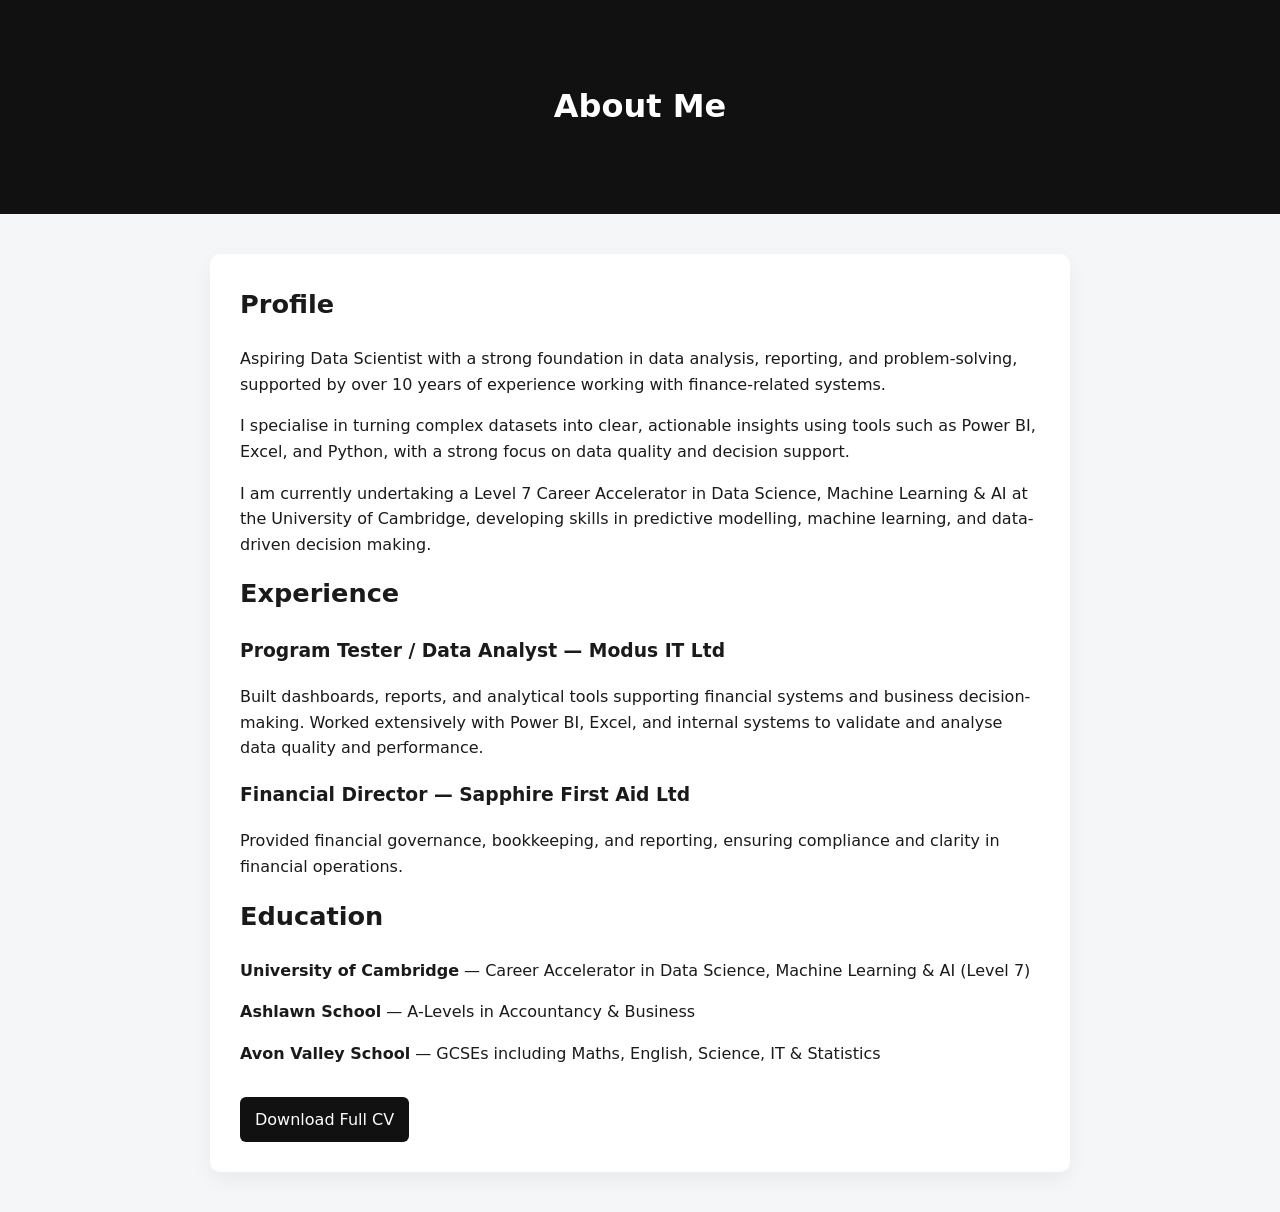
==== about.html @ babb3a5b "Update about.html with new profile and experience details" ====
<!DOCTYPE html>
<html lang="en">
<head>
    <meta charset="UTF-8">
    <title>About | Zech George</title>
    <link rel="stylesheet" href="style.css">
</head>

<body>

<header class="page-header">
    <h1>About Me</h1>
</header>

<section class="content">

    <h2>Profile</h2>
    <p>
        Aspiring Data Scientist with a strong foundation in data analysis, reporting, and problem-solving,
        supported by over 10 years of experience working with finance-related systems.
    </p>

    <p>
        I specialise in turning complex datasets into clear, actionable insights using tools such as Power BI,
        Excel, and Python, with a strong focus on data quality and decision support.
    </p>

    <p>
        I am currently undertaking a Level 7 Career Accelerator in Data Science, Machine Learning & AI at the
        University of Cambridge, developing skills in predictive modelling, machine learning, and data-driven decision making.
    </p>

    <h2>Experience</h2>

    <h3>Program Tester / Data Analyst — Modus IT Ltd</h3>
    <p>
        Built dashboards, reports, and analytical tools supporting financial systems and business decision-making.
        Worked extensively with Power BI, Excel, and internal systems to validate and analyse data quality and performance.
    </p>

    <h3>Financial Director — Sapphire First Aid Ltd</h3>
    <p>
        Provided financial governance, bookkeeping, and reporting, ensuring compliance and clarity in financial operations.
    </p>

    <h2>Education</h2>

    <p>
        <strong>University of Cambridge</strong> — Career Accelerator in Data Science, Machine Learning & AI (Level 7)
    </p>

    <p>
        <strong>Ashlawn School</strong> — A-Levels in Accountancy & Business
    </p>

    <p>
        <strong>Avon Valley School</strong> — GCSEs including Maths, English, Science, IT & Statistics
    </p>

    <div style="margin-top:30px;">
        <a href="Zech_George_CV.pdf" download class="btn">Download Full CV</a>
    </div>

</section>

</body>
</html>
---- style.css ----
body {
    font-family: system-ui, -apple-system, Segoe UI, Roboto, Arial, sans-serif;
    margin: 0;
    background: #f4f6f8;
    color: #1a1a1a;
    line-height: 1.6;
}

/* HERO */
.hero {
    background: linear-gradient(135deg, #111, #2a2a2a);
    color: white;
    padding: 100px 20px;
    text-align: center;
}

.hero h1 {
    margin: 0;
    font-size: 3.2rem;
    letter-spacing: -1px;
}

.hero p {
    margin-top: 10px;
    font-size: 1.2rem;
    opacity: 0.85;
}

/* LINKS */
.links {
    margin-top: 25px;
}

.links a {
    color: white;
    margin: 0 12px;
    text-decoration: none;
    font-weight: 500;
    opacity: 0.9;
    transition: 0.2s;
}

.links a:hover {
    opacity: 1;
    text-decoration: underline;
}

/* SECTIONS */
section {
    max-width: 850px;
    margin: 50px auto;
    background: white;
    padding: 35px;
    border-radius: 14px;
    box-shadow: 0 8px 20px rgba(0,0,0,0.05);
}

/* HEADINGS */
h2 {
    margin-top: 0;
    font-size: 1.6rem;
}

/* PROJECT CARD */
.card {
    border-left: 4px solid #111;
    padding: 15px 20px;
    margin-top: 15px;
    background: #fafafa;
    border-radius: 8px;
}

/* FOOTER */
footer {
    text-align: center;
    padding: 40px;
    color: #666;
    font-size: 0.9rem;
}
.card h4 {
    margin-bottom: 5px;
    margin-top: 15px;
    font-size: 0.95rem;
}

.card ul {
    margin-top: 5px;
    padding-left: 20px;
}

.card a {
    display: inline-block;
    margin-top: 10px;
    color: #111;
    font-weight: bold;
    text-decoration: none;
}

.card a:hover {
    text-decoration: underline;
}

.page-header {
    text-align: center;
    padding: 60px 20px;
    background: #111;
    color: white;
}

.projects-grid {
    max-width: 900px;
    margin: 40px auto;
    display: grid;
    gap: 20px;
}

.card img {
    width: 100%;
    border-radius: 8px;
    margin-top: 10px;
}

.content {
    max-width: 800px;
    margin: 40px auto;
    background: white;
    padding: 30px;
    border-radius: 10px;
}

.btn {
    display: inline-block;
    padding: 10px 15px;
    background: #111;
    color: white;
    text-decoration: none;
    border-radius: 6px;
}


.nav {
    display: flex;
    justify-content: center;
    gap: 20px;
    padding: 15px;
    background: #fff;
    border-bottom: 1px solid #eee;
    position: sticky;
    top: 0;
}

.nav a {
    text-decoration: none;
    color: #111;
    font-weight: 500;
}

.nav a:hover {
    text-decoration: underline;
}
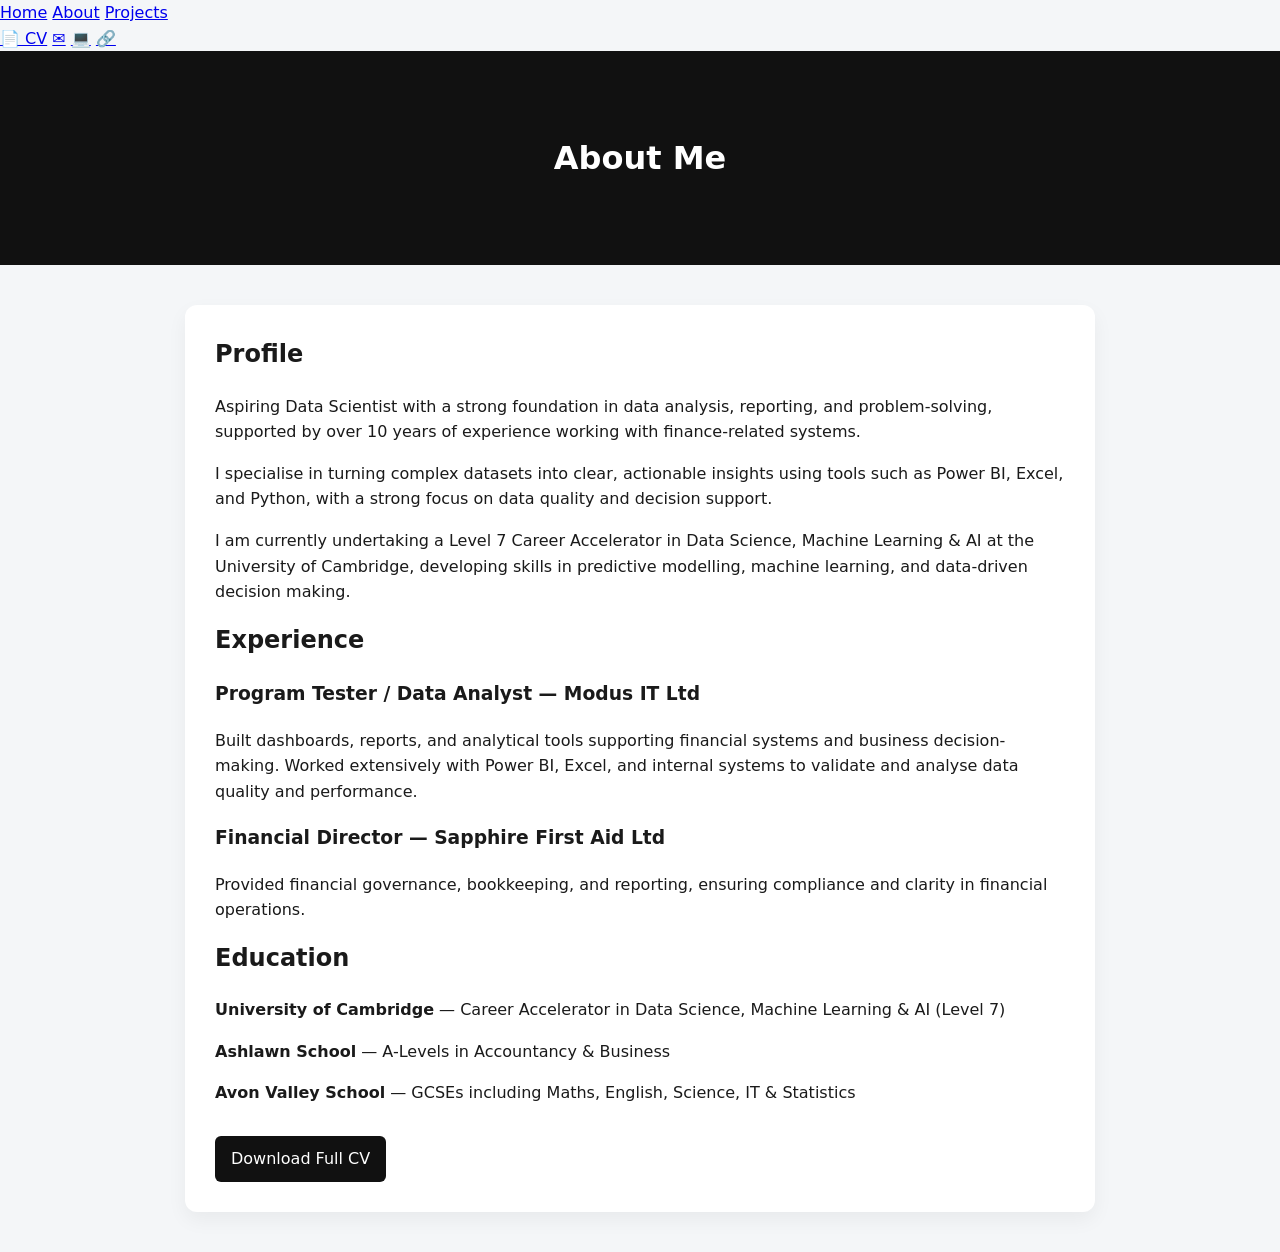
==== commit 99d57cda: "Add navigation bar to about.html Added a navigation bar with links to Home, About, Projects, CV, Ema" ====
--- a/about.html
+++ b/about.html
@@ -7,6 +7,22 @@
 </head>
 
 <body>
+    <nav class="top-nav">
+
+    <div class="nav-left">
+        <a href="index.html">Home</a>
+        <a href="about.html">About</a>
+        <a href="projects.html">Projects</a>
+    </div>
+
+    <div class="nav-right">
+        <a href="Zech_George_CV.pdf" download title="Download CV">📄 CV</a>
+        <a href="mailto:zech.vincent@gmail.com" title="Email">✉</a>
+        <a href="https://github.com/zechgeorge" target="_blank" title="GitHub">💻</a>
+        <a href="https://www.linkedin.com/in/zech-george/" target="_blank" title="LinkedIn">🔗</a>
+    </div>
+
+</nav>
 
 <header class="page-header">
     <h1>About Me</h1>
--- a/style.css
+++ b/style.css
@@ -21,9 +21,16 @@
 }
 
 .hero p {
-    margin-top: 10px;
-    font-size: 1.2rem;
-    opacity: 0.85;
+    margin: 10px 0;
+}
+
+.tagline {
+    font-size: 1.4rem;
+    font-weight: 600;
+}
+
+.subtag {
+    opacity: 0.8;
 }
 
 /* LINKS */
@@ -47,7 +54,7 @@
 
 /* SECTIONS */
 section {
-    max-width: 850px;
+    max-width: 900px;
     margin: 50px auto;
     background: white;
     padding: 35px;
@@ -55,37 +62,21 @@
     box-shadow: 0 8px 20px rgba(0,0,0,0.05);
 }
 
-/* HEADINGS */
 h2 {
     margin-top: 0;
-    font-size: 1.6rem;
 }
 
-/* PROJECT CARD */
+/* CARD */
 .card {
     border-left: 4px solid #111;
-    padding: 15px 20px;
+    padding: 20px;
     margin-top: 15px;
     background: #fafafa;
-    border-radius: 8px;
+    border-radius: 10px;
 }
 
-/* FOOTER */
-footer {
-    text-align: center;
-    padding: 40px;
-    color: #666;
-    font-size: 0.9rem;
-}
-.card h4 {
-    margin-bottom: 5px;
-    margin-top: 15px;
-    font-size: 0.95rem;
-}
-
-.card ul {
-    margin-top: 5px;
-    padding-left: 20px;
+.card h3 {
+    margin-top: 0;
 }
 
 .card a {
@@ -100,6 +91,14 @@
     text-decoration: underline;
 }
 
+/* IMAGES */
+.card img {
+    width: 100%;
+    border-radius: 8px;
+    margin-top: 10px;
+}
+
+/* PAGE HEADER */
 .page-header {
     text-align: center;
     padding: 60px 20px;
@@ -107,6 +106,16 @@
     color: white;
 }
 
+/* CONTENT */
+.content {
+    max-width: 850px;
+    margin: 40px auto;
+    background: white;
+    padding: 30px;
+    border-radius: 12px;
+}
+
+/* PROJECT GRID */
 .projects-grid {
     max-width: 900px;
     margin: 40px auto;
@@ -114,47 +123,20 @@
     gap: 20px;
 }
 
-.card img {
-    width: 100%;
-    border-radius: 8px;
-    margin-top: 10px;
-}
-
-.content {
-    max-width: 800px;
-    margin: 40px auto;
-    background: white;
-    padding: 30px;
-    border-radius: 10px;
-}
-
+/* BUTTON */
 .btn {
     display: inline-block;
-    padding: 10px 15px;
+    padding: 10px 16px;
     background: #111;
     color: white;
     text-decoration: none;
     border-radius: 6px;
 }
 
-
-.nav {
-    display: flex;
-    justify-content: center;
-    gap: 20px;
-    padding: 15px;
-    background: #fff;
-    border-bottom: 1px solid #eee;
-    position: sticky;
-    top: 0;
+/* FOOTER */
+footer {
+    text-align: center;
+    padding: 40px;
+    color: #666;
+    font-size: 0.9rem;
 }
-
-.nav a {
-    text-decoration: none;
-    color: #111;
-    font-weight: 500;
-}
-
-.nav a:hover {
-    text-decoration: underline;
-}
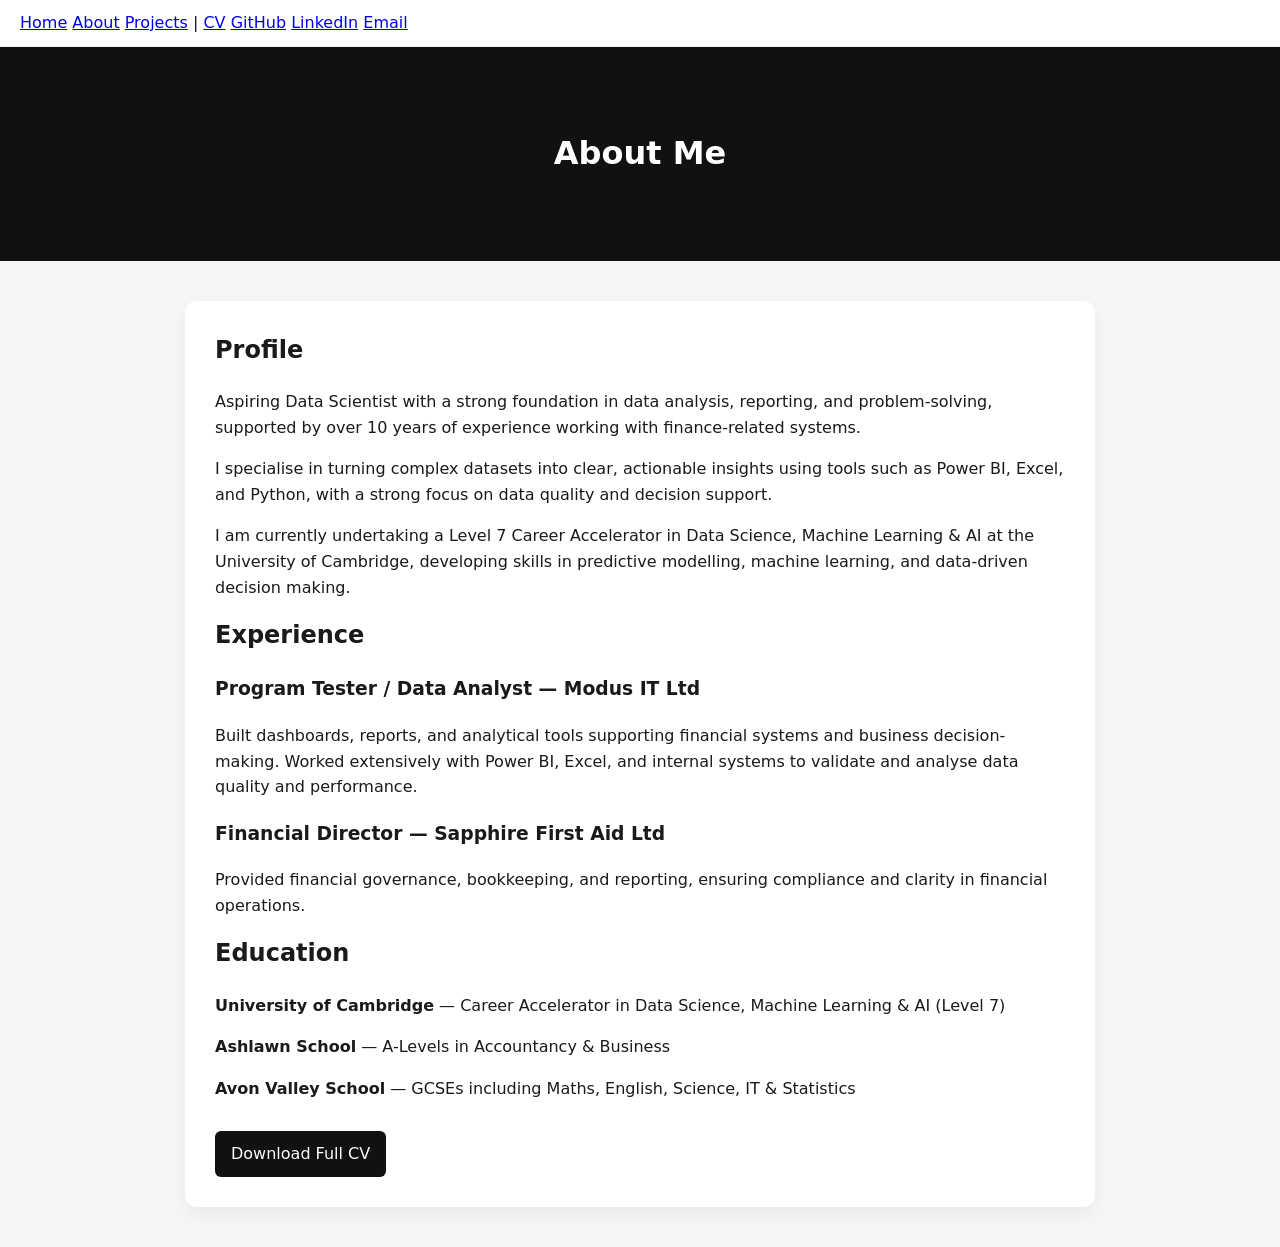
==== commit 7373840a: "Refactor navigation links in about.html" ====
--- a/about.html
+++ b/about.html
@@ -9,17 +9,17 @@
 <body>
     <nav class="top-nav">
 
-    <div class="nav-left">
+    <div class="nav-links">
         <a href="index.html">Home</a>
         <a href="about.html">About</a>
         <a href="projects.html">Projects</a>
-    </div>
 
-    <div class="nav-right">
-        <a href="Zech_George_CV.pdf" download title="Download CV">📄 CV</a>
-        <a href="mailto:zech.vincent@gmail.com" title="Email">✉</a>
-        <a href="https://github.com/zechgeorge" target="_blank" title="GitHub">💻</a>
-        <a href="https://www.linkedin.com/in/zech-george/" target="_blank" title="LinkedIn">🔗</a>
+        <span class="divider">|</span>
+
+        <a href="Zech_George_CV.pdf" download>CV</a>
+        <a href="https://github.com/zechgeorge" target="_blank">GitHub</a>
+        <a href="https://www.linkedin.com/in/zech-george/" target="_blank">LinkedIn</a>
+        <a href="mailto:zech.vincent@gmail.com">Email</a>
     </div>
 
 </nav>
--- a/style.css
+++ b/style.css
@@ -140,3 +140,36 @@
     color: #666;
     font-size: 0.9rem;
 }
+
+.top-nav {
+    position: sticky;
+    top: 0;
+    z-index: 1000;
+
+    display: flex;
+    justify-content: space-between;
+    align-items: center;
+
+    padding: 10px 20px;
+    background: white;
+    border-bottom: 1px solid #eee;
+}
+
+.nav-left a,
+.nav-right a {
+    text-decoration: none;
+    color: #111;
+    font-weight: 500;
+    margin: 0 10px;
+    font-size: 0.95rem;
+}
+
+.nav-left a:hover,
+.nav-right a:hover {
+    text-decoration: underline;
+}
+
+/* make right side more compact */
+.nav-right a {
+    font-size: 1.1rem;
+}
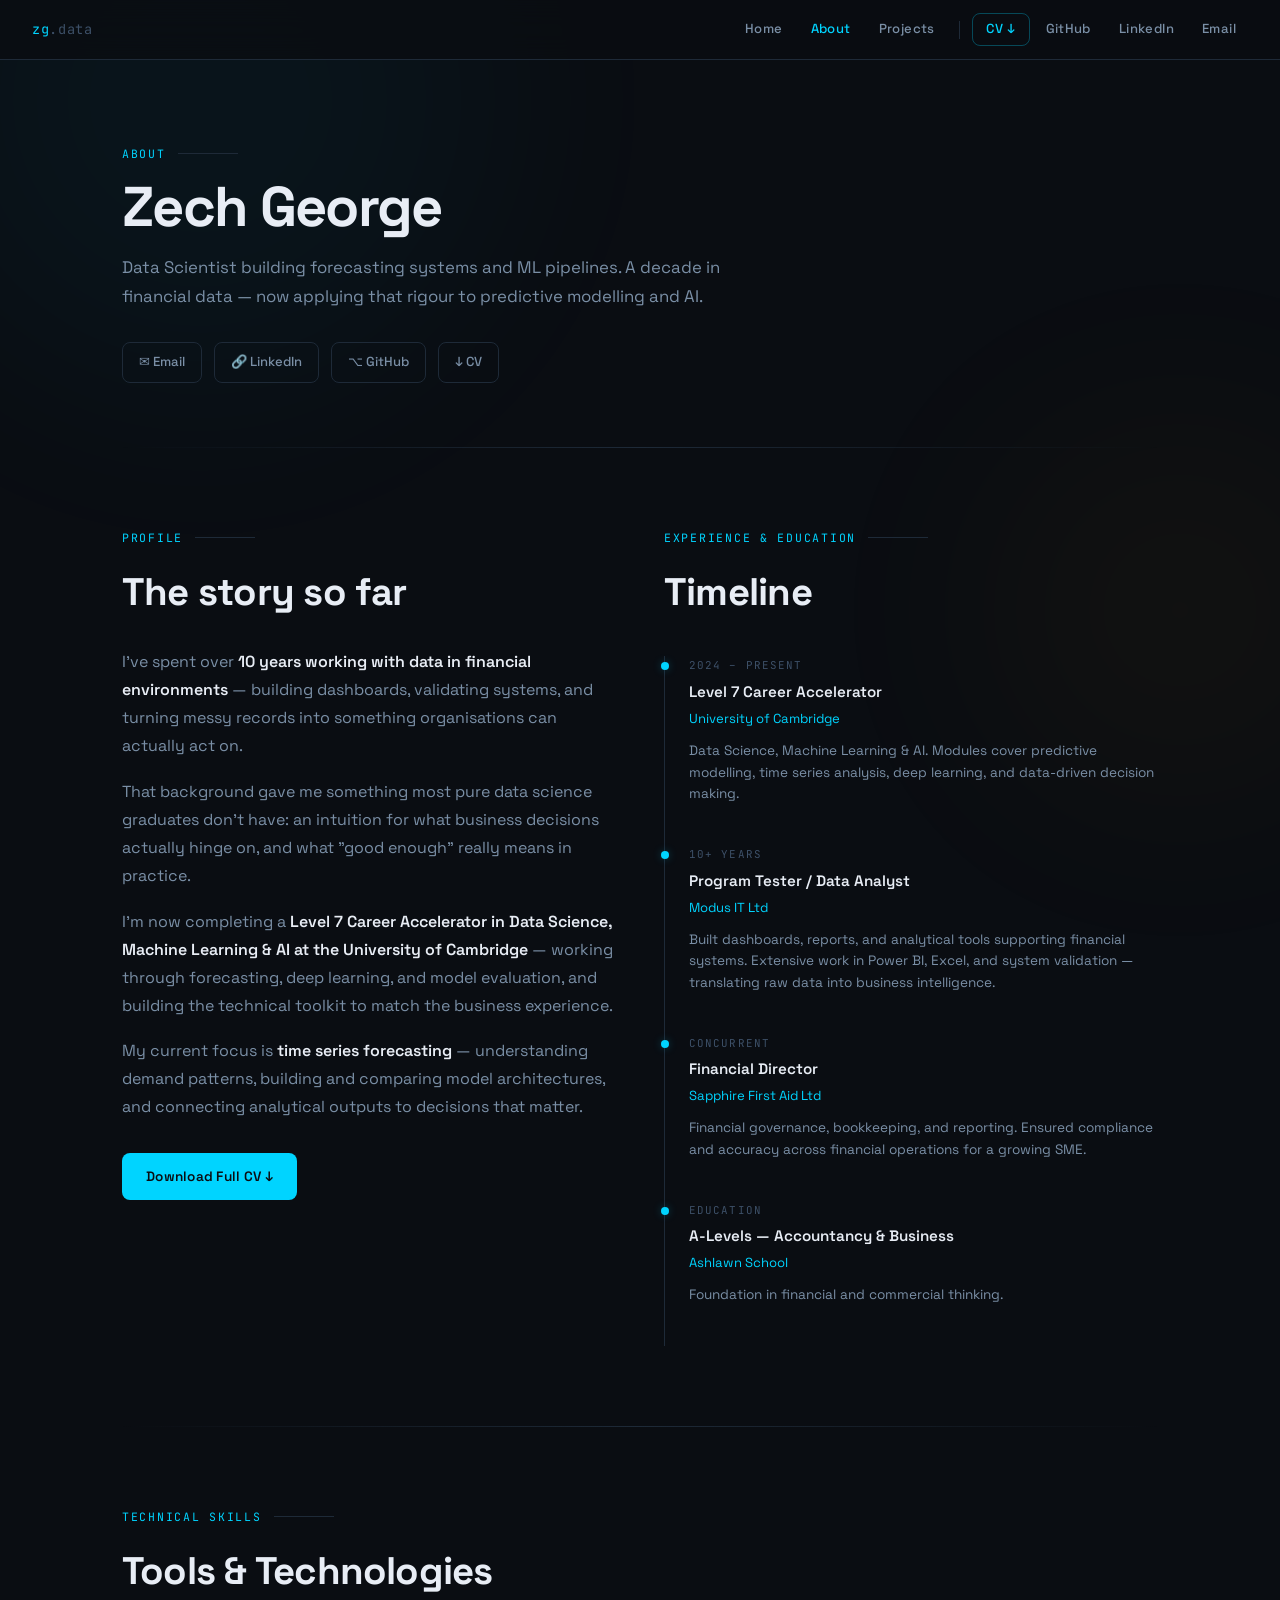
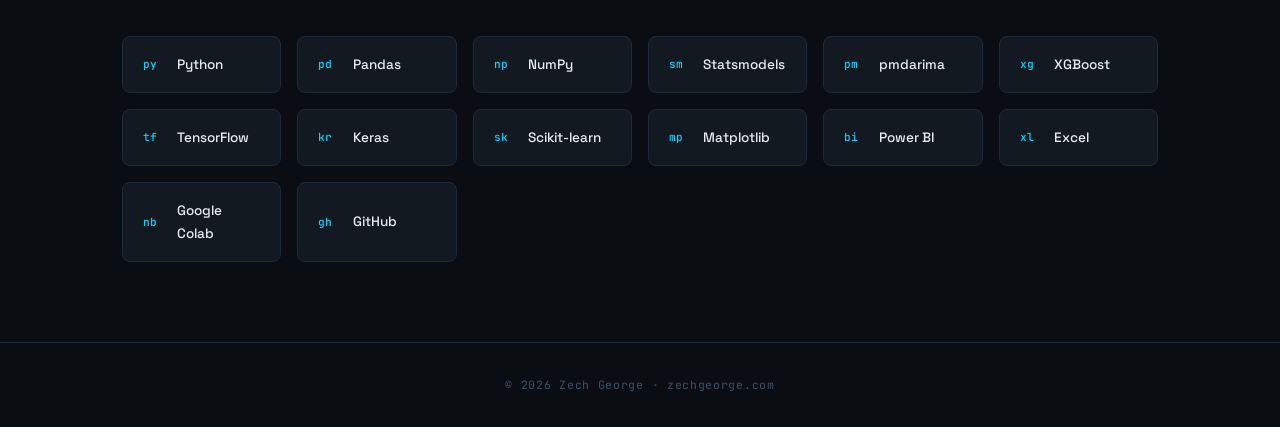
==== commit 52894d50: "Enhance about.html with meta tags and content" ====
--- a/about.html
+++ b/about.html
@@ -1,83 +1,157 @@
 <!DOCTYPE html>
 <html lang="en">
 <head>
-    <meta charset="UTF-8">
-    <title>About | Zech George</title>
-    <link rel="stylesheet" href="style.css">
+  <meta charset="UTF-8">
+  <meta name="viewport" content="width=device-width, initial-scale=1.0">
+  <title>About | Zech George</title>
+  <meta name="description" content="Data Scientist with 10+ years in financial systems. Cambridge Level 7 in Data Science, ML & AI.">
+  <link rel="stylesheet" href="style.css">
 </head>
+<body>
 
-<body>
-    <nav class="top-nav">
+  <div class="bg-glow bg-glow-1"></div>
+  <div class="bg-glow bg-glow-2"></div>
 
+  <nav class="top-nav">
+    <a href="index.html" class="nav-logo">zg<span>.data</span></a>
     <div class="nav-links">
-        <a href="index.html">Home</a>
-        <a href="about.html">About</a>
-        <a href="projects.html">Projects</a>
+      <a href="index.html">Home</a>
+      <a href="about.html" class="active">About</a>
+      <a href="projects.html">Projects</a>
+      <div class="nav-divider"></div>
+      <a href="Zech_George_CV.pdf" download class="nav-cta">CV ↓</a>
+      <a href="https://github.com/zechvincent-lab" target="_blank">GitHub</a>
+      <a href="https://www.linkedin.com/in/zech-george/" target="_blank">LinkedIn</a>
+      <a href="mailto:zech.vincent@gmail.com">Email</a>
+    </div>
+  </nav>
 
-        <span class="divider">|</span>
+  <div class="page-wrap" style="position:relative;z-index:1;">
 
-        <a href="Zech_George_CV.pdf" download>CV</a>
-        <a href="https://github.com/zechgeorge" target="_blank">GitHub</a>
-        <a href="https://www.linkedin.com/in/zech-george/" target="_blank">LinkedIn</a>
-        <a href="mailto:zech.vincent@gmail.com">Email</a>
+    <!-- Header -->
+    <div class="detail-header">
+      <div class="section-label">About</div>
+      <h1>Zech George</h1>
+      <p class="detail-sub">
+        Data Scientist building forecasting systems and ML pipelines. A decade in financial data — now applying that rigour to predictive modelling and AI.
+      </p>
+      <div class="social-row">
+        <a href="mailto:zech.vincent@gmail.com" class="social-link">✉ Email</a>
+        <a href="https://www.linkedin.com/in/zech-george/" target="_blank" class="social-link">🔗 LinkedIn</a>
+        <a href="https://github.com/zechvincent-lab" target="_blank" class="social-link">⌥ GitHub</a>
+        <a href="Zech_George_CV.pdf" download class="social-link">↓ CV</a>
+      </div>
     </div>
 
-</nav>
+    <div class="divider"></div>
 
-<header class="page-header">
-    <h1>About Me</h1>
-</header>
+    <!-- Bio + Timeline -->
+    <section>
+      <div class="about-grid">
 
-<section class="content">
+        <div class="bio-block">
+          <div class="section-label">Profile</div>
+          <h2 class="section-title" style="margin-bottom:1.5rem;">The story so far</h2>
 
-    <h2>Profile</h2>
-    <p>
-        Aspiring Data Scientist with a strong foundation in data analysis, reporting, and problem-solving,
-        supported by over 10 years of experience working with finance-related systems.
-    </p>
+          <p>
+            I've spent over <strong>10 years working with data in financial environments</strong> — building dashboards, validating systems, and turning messy records into something organisations can actually act on.
+          </p>
+          <p>
+            That background gave me something most pure data science graduates don't have: an intuition for what business decisions actually hinge on, and what "good enough" really means in practice.
+          </p>
+          <p>
+            I'm now completing a <strong>Level 7 Career Accelerator in Data Science, Machine Learning & AI at the University of Cambridge</strong> — working through forecasting, deep learning, and model evaluation, and building the technical toolkit to match the business experience.
+          </p>
+          <p>
+            My current focus is <strong>time series forecasting</strong> — understanding demand patterns, building and comparing model architectures, and connecting analytical outputs to decisions that matter.
+          </p>
 
-    <p>
-        I specialise in turning complex datasets into clear, actionable insights using tools such as Power BI,
-        Excel, and Python, with a strong focus on data quality and decision support.
-    </p>
+          <div style="margin-top:2rem;">
+            <a href="Zech_George_CV.pdf" download class="btn-primary">Download Full CV ↓</a>
+          </div>
+        </div>
 
-    <p>
-        I am currently undertaking a Level 7 Career Accelerator in Data Science, Machine Learning & AI at the
-        University of Cambridge, developing skills in predictive modelling, machine learning, and data-driven decision making.
-    </p>
+        <div>
+          <div class="section-label">Experience & Education</div>
+          <h2 class="section-title" style="margin-bottom:2rem;">Timeline</h2>
 
-    <h2>Experience</h2>
+          <div class="timeline">
 
-    <h3>Program Tester / Data Analyst — Modus IT Ltd</h3>
-    <p>
-        Built dashboards, reports, and analytical tools supporting financial systems and business decision-making.
-        Worked extensively with Power BI, Excel, and internal systems to validate and analyse data quality and performance.
-    </p>
+            <div class="timeline-item">
+              <div class="timeline-line"></div>
+              <div class="timeline-content">
+                <div class="timeline-year">2024 – Present</div>
+                <div class="timeline-role">Level 7 Career Accelerator</div>
+                <div class="timeline-org">University of Cambridge</div>
+                <div class="timeline-desc">Data Science, Machine Learning & AI. Modules cover predictive modelling, time series analysis, deep learning, and data-driven decision making.</div>
+              </div>
+            </div>
 
-    <h3>Financial Director — Sapphire First Aid Ltd</h3>
-    <p>
-        Provided financial governance, bookkeeping, and reporting, ensuring compliance and clarity in financial operations.
-    </p>
+            <div class="timeline-item">
+              <div class="timeline-line"></div>
+              <div class="timeline-content">
+                <div class="timeline-year">10+ years</div>
+                <div class="timeline-role">Program Tester / Data Analyst</div>
+                <div class="timeline-org">Modus IT Ltd</div>
+                <div class="timeline-desc">Built dashboards, reports, and analytical tools supporting financial systems. Extensive work in Power BI, Excel, and system validation — translating raw data into business intelligence.</div>
+              </div>
+            </div>
 
-    <h2>Education</h2>
+            <div class="timeline-item">
+              <div class="timeline-line"></div>
+              <div class="timeline-content">
+                <div class="timeline-year">Concurrent</div>
+                <div class="timeline-role">Financial Director</div>
+                <div class="timeline-org">Sapphire First Aid Ltd</div>
+                <div class="timeline-desc">Financial governance, bookkeeping, and reporting. Ensured compliance and accuracy across financial operations for a growing SME.</div>
+              </div>
+            </div>
 
-    <p>
-        <strong>University of Cambridge</strong> — Career Accelerator in Data Science, Machine Learning & AI (Level 7)
-    </p>
+            <div class="timeline-item">
+              <div class="timeline-line"></div>
+              <div class="timeline-content">
+                <div class="timeline-year">Education</div>
+                <div class="timeline-role">A-Levels — Accountancy & Business</div>
+                <div class="timeline-org">Ashlawn School</div>
+                <div class="timeline-desc">Foundation in financial and commercial thinking.</div>
+              </div>
+            </div>
 
-    <p>
-        <strong>Ashlawn School</strong> — A-Levels in Accountancy & Business
-    </p>
+          </div>
+        </div>
 
-    <p>
-        <strong>Avon Valley School</strong> — GCSEs including Maths, English, Science, IT & Statistics
-    </p>
+      </div>
+    </section>
 
-    <div style="margin-top:30px;">
-        <a href="Zech_George_CV.pdf" download class="btn">Download Full CV</a>
-    </div>
+    <div class="divider"></div>
 
-</section>
+    <!-- Skills -->
+    <section>
+      <div class="section-label">Technical Skills</div>
+      <h2 class="section-title" style="margin-bottom:2rem;">Tools & Technologies</h2>
+      <div class="tools-grid">
+        <div class="tool-item"><span class="tool-icon">py</span> Python</div>
+        <div class="tool-item"><span class="tool-icon">pd</span> Pandas</div>
+        <div class="tool-item"><span class="tool-icon">np</span> NumPy</div>
+        <div class="tool-item"><span class="tool-icon">sm</span> Statsmodels</div>
+        <div class="tool-item"><span class="tool-icon">pm</span> pmdarima</div>
+        <div class="tool-item"><span class="tool-icon">xg</span> XGBoost</div>
+        <div class="tool-item"><span class="tool-icon">tf</span> TensorFlow</div>
+        <div class="tool-item"><span class="tool-icon">kr</span> Keras</div>
+        <div class="tool-item"><span class="tool-icon">sk</span> Scikit-learn</div>
+        <div class="tool-item"><span class="tool-icon">mp</span> Matplotlib</div>
+        <div class="tool-item"><span class="tool-icon">bi</span> Power BI</div>
+        <div class="tool-item"><span class="tool-icon">xl</span> Excel</div>
+        <div class="tool-item"><span class="tool-icon">nb</span> Google Colab</div>
+        <div class="tool-item"><span class="tool-icon">gh</span> GitHub</div>
+      </div>
+    </section>
+
+  </div>
+
+  <footer>
+    <p>© 2026 <a href="index.html">Zech George</a> · zechgeorge.com</p>
+  </footer>
 
 </body>
 </html>
--- a/style.css
+++ b/style.css
@@ -1,175 +1,687 @@
+/* ============================================================
+   ZECH GEORGE — PORTFOLIO
+   Palette: deep obsidian bg, electric cyan accent, warm amber
+   secondary, cool slate text
+   ============================================================ */
+
+@import url('https://fonts.googleapis.com/css2?family=Space+Grotesk:wght@300;400;500;600;700&family=JetBrains+Mono:wght@300;400;500&display=swap');
+
+/* ── Tokens ─────────────────────────────────────────────── */
+:root {
+  --bg:           #0a0d12;
+  --bg-elevated:  #0f141c;
+  --bg-card:      #131920;
+  --bg-card-hover:#17202b;
+  --border:       #1e2a38;
+  --border-light: #253345;
+
+  --cyan:         #00d4ff;
+  --cyan-dim:     rgba(0, 212, 255, 0.12);
+  --cyan-glow:    rgba(0, 212, 255, 0.25);
+  --amber:        #f0a500;
+  --amber-dim:    rgba(240, 165, 0, 0.12);
+
+  --text-primary:   #e8edf5;
+  --text-secondary: #7a8fa6;
+  --text-muted:     #3d5068;
+
+  --font-display: 'Space Grotesk', sans-serif;
+  --font-mono:    'JetBrains Mono', monospace;
+
+  --radius:    8px;
+  --radius-lg: 16px;
+  --transition: 0.2s ease;
+}
+
+/* ── Reset ───────────────────────────────────────────────── */
+*, *::before, *::after { box-sizing: border-box; margin: 0; padding: 0; }
+
+html { scroll-behavior: smooth; }
+
 body {
-    font-family: system-ui, -apple-system, Segoe UI, Roboto, Arial, sans-serif;
-    margin: 0;
-    background: #f4f6f8;
-    color: #1a1a1a;
-    line-height: 1.6;
-}
-
-/* HERO */
+  background: var(--bg);
+  color: var(--text-primary);
+  font-family: var(--font-display);
+  font-size: 16px;
+  line-height: 1.7;
+  min-height: 100vh;
+  -webkit-font-smoothing: antialiased;
+}
+
+/* ── Nav ─────────────────────────────────────────────────── */
+.top-nav {
+  position: fixed;
+  top: 0; left: 0; right: 0;
+  z-index: 100;
+  background: rgba(10, 13, 18, 0.85);
+  backdrop-filter: blur(14px);
+  border-bottom: 1px solid var(--border);
+  padding: 0 2rem;
+  height: 60px;
+  display: flex;
+  align-items: center;
+  justify-content: space-between;
+}
+
+.nav-logo {
+  font-family: var(--font-mono);
+  font-size: 0.85rem;
+  color: var(--cyan);
+  text-decoration: none;
+  letter-spacing: 0.05em;
+}
+.nav-logo span { color: var(--text-muted); }
+
+.nav-links {
+  display: flex;
+  align-items: center;
+  gap: 0.25rem;
+}
+
+.nav-links a {
+  color: var(--text-secondary);
+  text-decoration: none;
+  font-size: 0.82rem;
+  font-weight: 500;
+  padding: 0.35rem 0.75rem;
+  border-radius: var(--radius);
+  transition: color var(--transition), background var(--transition);
+  letter-spacing: 0.03em;
+}
+.nav-links a:hover { color: var(--text-primary); background: var(--bg-card); }
+.nav-links a.active { color: var(--cyan); }
+
+.nav-divider {
+  width: 1px;
+  height: 18px;
+  background: var(--border);
+  margin: 0 0.5rem;
+}
+
+.nav-links a.nav-cta {
+  color: var(--cyan);
+  border: 1px solid rgba(0,212,255,0.3);
+  padding: 0.3rem 0.85rem;
+}
+.nav-links a.nav-cta:hover {
+  background: var(--cyan-dim);
+  color: var(--cyan);
+}
+
+/* ── Layout ──────────────────────────────────────────────── */
+.page-wrap {
+  max-width: 1100px;
+  margin: 0 auto;
+  padding: 0 2rem;
+}
+
+/* ── Hero ────────────────────────────────────────────────── */
 .hero {
-    background: linear-gradient(135deg, #111, #2a2a2a);
-    color: white;
-    padding: 100px 20px;
-    text-align: center;
+  min-height: 100vh;
+  display: flex;
+  flex-direction: column;
+  justify-content: center;
+  padding: 8rem 2rem 5rem;
+  max-width: 1100px;
+  margin: 0 auto;
+  position: relative;
+}
+
+.hero-eyebrow {
+  font-family: var(--font-mono);
+  font-size: 0.78rem;
+  color: var(--cyan);
+  letter-spacing: 0.15em;
+  text-transform: uppercase;
+  margin-bottom: 1.5rem;
+  display: flex;
+  align-items: center;
+  gap: 0.75rem;
+}
+.hero-eyebrow::before {
+  content: '';
+  display: inline-block;
+  width: 32px;
+  height: 1px;
+  background: var(--cyan);
 }
 
 .hero h1 {
-    margin: 0;
-    font-size: 3.2rem;
-    letter-spacing: -1px;
-}
-
-.hero p {
-    margin: 10px 0;
-}
-
-.tagline {
-    font-size: 1.4rem;
-    font-weight: 600;
-}
-
-.subtag {
-    opacity: 0.8;
-}
-
-/* LINKS */
-.links {
-    margin-top: 25px;
-}
-
-.links a {
-    color: white;
-    margin: 0 12px;
-    text-decoration: none;
-    font-weight: 500;
-    opacity: 0.9;
-    transition: 0.2s;
-}
-
-.links a:hover {
-    opacity: 1;
-    text-decoration: underline;
-}
-
-/* SECTIONS */
+  font-size: clamp(3rem, 7vw, 5.5rem);
+  font-weight: 700;
+  line-height: 1.05;
+  letter-spacing: -0.03em;
+  margin-bottom: 1.5rem;
+  color: var(--text-primary);
+}
+
+.hero h1 .accent {
+  color: var(--cyan);
+  position: relative;
+}
+
+.hero-sub {
+  font-size: 1.15rem;
+  color: var(--text-secondary);
+  max-width: 540px;
+  line-height: 1.65;
+  margin-bottom: 2.5rem;
+}
+
+.hero-tags {
+  display: flex;
+  flex-wrap: wrap;
+  gap: 0.6rem;
+  margin-bottom: 3rem;
+}
+
+.tag {
+  font-family: var(--font-mono);
+  font-size: 0.72rem;
+  padding: 0.3rem 0.75rem;
+  border-radius: 999px;
+  border: 1px solid var(--border-light);
+  color: var(--text-secondary);
+  letter-spacing: 0.05em;
+  transition: border-color var(--transition), color var(--transition);
+}
+.tag:hover { border-color: var(--cyan); color: var(--cyan); }
+
+.hero-actions {
+  display: flex;
+  flex-wrap: wrap;
+  gap: 1rem;
+  align-items: center;
+}
+
+/* ── Buttons ─────────────────────────────────────────────── */
+.btn-primary {
+  display: inline-flex;
+  align-items: center;
+  gap: 0.5rem;
+  background: var(--cyan);
+  color: var(--bg);
+  font-family: var(--font-display);
+  font-size: 0.85rem;
+  font-weight: 600;
+  padding: 0.75rem 1.5rem;
+  border-radius: var(--radius);
+  text-decoration: none;
+  transition: opacity var(--transition), transform var(--transition);
+  letter-spacing: 0.02em;
+}
+.btn-primary:hover { opacity: 0.88; transform: translateY(-1px); }
+
+.btn-ghost {
+  display: inline-flex;
+  align-items: center;
+  gap: 0.5rem;
+  color: var(--text-secondary);
+  font-size: 0.85rem;
+  font-weight: 500;
+  padding: 0.75rem 1.25rem;
+  border-radius: var(--radius);
+  border: 1px solid var(--border-light);
+  text-decoration: none;
+  transition: border-color var(--transition), color var(--transition), background var(--transition);
+  letter-spacing: 0.02em;
+}
+.btn-ghost:hover {
+  border-color: var(--cyan);
+  color: var(--cyan);
+  background: var(--cyan-dim);
+}
+
+/* ── Section base ────────────────────────────────────────── */
 section {
-    max-width: 900px;
-    margin: 50px auto;
-    background: white;
-    padding: 35px;
-    border-radius: 14px;
-    box-shadow: 0 8px 20px rgba(0,0,0,0.05);
-}
-
-h2 {
-    margin-top: 0;
-}
-
-/* CARD */
-.card {
-    border-left: 4px solid #111;
-    padding: 20px;
-    margin-top: 15px;
-    background: #fafafa;
-    border-radius: 10px;
-}
-
-.card h3 {
-    margin-top: 0;
-}
-
-.card a {
-    display: inline-block;
-    margin-top: 10px;
-    color: #111;
-    font-weight: bold;
-    text-decoration: none;
-}
-
-.card a:hover {
-    text-decoration: underline;
-}
-
-/* IMAGES */
-.card img {
-    width: 100%;
-    border-radius: 8px;
-    margin-top: 10px;
-}
-
-/* PAGE HEADER */
-.page-header {
-    text-align: center;
-    padding: 60px 20px;
-    background: #111;
-    color: white;
-}
-
-/* CONTENT */
-.content {
-    max-width: 850px;
-    margin: 40px auto;
-    background: white;
-    padding: 30px;
-    border-radius: 12px;
-}
-
-/* PROJECT GRID */
-.projects-grid {
-    max-width: 900px;
-    margin: 40px auto;
-    display: grid;
-    gap: 20px;
-}
-
-/* BUTTON */
-.btn {
-    display: inline-block;
-    padding: 10px 16px;
-    background: #111;
-    color: white;
-    text-decoration: none;
-    border-radius: 6px;
-}
-
-/* FOOTER */
+  padding: 5rem 0;
+}
+
+.section-label {
+  font-family: var(--font-mono);
+  font-size: 0.72rem;
+  color: var(--cyan);
+  letter-spacing: 0.15em;
+  text-transform: uppercase;
+  margin-bottom: 0.75rem;
+  display: flex;
+  align-items: center;
+  gap: 0.75rem;
+}
+.section-label::after {
+  content: '';
+  flex: 1;
+  height: 1px;
+  background: var(--border);
+  max-width: 60px;
+}
+
+.section-title {
+  font-size: clamp(1.8rem, 3vw, 2.4rem);
+  font-weight: 700;
+  letter-spacing: -0.02em;
+  margin-bottom: 1rem;
+  color: var(--text-primary);
+}
+
+.section-desc {
+  color: var(--text-secondary);
+  max-width: 560px;
+  margin-bottom: 3rem;
+  font-size: 1rem;
+}
+
+/* ── Divider ─────────────────────────────────────────────── */
+.divider {
+  height: 1px;
+  background: linear-gradient(to right, transparent, var(--border), transparent);
+  margin: 0;
+}
+
+/* ── Project Card ────────────────────────────────────────── */
+.project-card {
+  background: var(--bg-card);
+  border: 1px solid var(--border);
+  border-radius: var(--radius-lg);
+  overflow: hidden;
+  transition: border-color var(--transition), transform var(--transition), box-shadow var(--transition);
+  text-decoration: none;
+  display: block;
+  color: inherit;
+}
+.project-card:hover {
+  border-color: var(--border-light);
+  transform: translateY(-3px);
+  box-shadow: 0 16px 48px rgba(0,0,0,0.4), 0 0 0 1px var(--border-light);
+}
+
+.card-vis {
+  height: 200px;
+  background: var(--bg-elevated);
+  border-bottom: 1px solid var(--border);
+  display: flex;
+  align-items: center;
+  justify-content: center;
+  position: relative;
+  overflow: hidden;
+}
+
+/* Animated sparkline in the card visual area */
+.card-vis svg {
+  opacity: 0.6;
+}
+
+.card-body {
+  padding: 1.75rem;
+}
+
+.card-meta {
+  font-family: var(--font-mono);
+  font-size: 0.68rem;
+  color: var(--text-muted);
+  letter-spacing: 0.1em;
+  text-transform: uppercase;
+  margin-bottom: 0.75rem;
+}
+
+.card-title {
+  font-size: 1.2rem;
+  font-weight: 700;
+  margin-bottom: 0.65rem;
+  letter-spacing: -0.01em;
+}
+
+.card-desc {
+  font-size: 0.9rem;
+  color: var(--text-secondary);
+  line-height: 1.6;
+  margin-bottom: 1.25rem;
+}
+
+.card-chips {
+  display: flex;
+  flex-wrap: wrap;
+  gap: 0.4rem;
+  margin-bottom: 1.25rem;
+}
+.chip {
+  font-family: var(--font-mono);
+  font-size: 0.68rem;
+  padding: 0.2rem 0.6rem;
+  background: var(--cyan-dim);
+  color: var(--cyan);
+  border-radius: 4px;
+  letter-spacing: 0.04em;
+}
+
+.card-link {
+  display: inline-flex;
+  align-items: center;
+  gap: 0.4rem;
+  font-size: 0.82rem;
+  font-weight: 600;
+  color: var(--cyan);
+  text-decoration: none;
+}
+.card-link:hover { opacity: 0.75; }
+
+/* ── Skills / Tools grid ─────────────────────────────────── */
+.tools-grid {
+  display: grid;
+  grid-template-columns: repeat(auto-fill, minmax(140px, 1fr));
+  gap: 1rem;
+}
+.tool-item {
+  background: var(--bg-card);
+  border: 1px solid var(--border);
+  border-radius: var(--radius);
+  padding: 1rem 1.25rem;
+  display: flex;
+  align-items: center;
+  gap: 0.65rem;
+  font-size: 0.85rem;
+  font-weight: 500;
+  transition: border-color var(--transition), background var(--transition);
+}
+.tool-item:hover {
+  border-color: var(--border-light);
+  background: var(--bg-card-hover);
+}
+.tool-icon {
+  font-family: var(--font-mono);
+  font-size: 0.7rem;
+  color: var(--cyan);
+  min-width: 24px;
+}
+
+/* ── About page specifics ────────────────────────────────── */
+.about-grid {
+  display: grid;
+  grid-template-columns: 1fr 1fr;
+  gap: 3rem;
+  align-items: start;
+}
+@media (max-width: 700px) { .about-grid { grid-template-columns: 1fr; } }
+
+.bio-block p {
+  color: var(--text-secondary);
+  margin-bottom: 1.1rem;
+  font-size: 1rem;
+  line-height: 1.75;
+}
+.bio-block p strong { color: var(--text-primary); font-weight: 600; }
+
+.timeline {
+  display: flex;
+  flex-direction: column;
+  gap: 0;
+}
+.timeline-item {
+  display: grid;
+  grid-template-columns: 1px 1fr;
+  gap: 0 1.5rem;
+  position: relative;
+}
+.timeline-line {
+  background: var(--border);
+  position: relative;
+}
+.timeline-line::before {
+  content: '';
+  position: absolute;
+  top: 6px; left: 50%;
+  transform: translateX(-50%);
+  width: 8px; height: 8px;
+  border-radius: 50%;
+  background: var(--cyan);
+  box-shadow: 0 0 8px var(--cyan-glow);
+}
+.timeline-content {
+  padding-bottom: 2.5rem;
+}
+.timeline-year {
+  font-family: var(--font-mono);
+  font-size: 0.68rem;
+  color: var(--text-muted);
+  letter-spacing: 0.1em;
+  text-transform: uppercase;
+  margin-bottom: 0.25rem;
+}
+.timeline-role {
+  font-weight: 600;
+  font-size: 0.95rem;
+  margin-bottom: 0.2rem;
+}
+.timeline-org {
+  font-size: 0.82rem;
+  color: var(--cyan);
+  margin-bottom: 0.6rem;
+}
+.timeline-desc {
+  font-size: 0.85rem;
+  color: var(--text-secondary);
+  line-height: 1.6;
+}
+
+/* ── Project detail page ─────────────────────────────────── */
+.detail-header {
+  padding: 9rem 0 4rem;
+}
+.detail-header h1 {
+  font-size: clamp(2rem, 5vw, 3.5rem);
+  font-weight: 700;
+  letter-spacing: -0.03em;
+  line-height: 1.1;
+  margin-bottom: 1rem;
+}
+.detail-sub {
+  font-size: 1.05rem;
+  color: var(--text-secondary);
+  max-width: 640px;
+  margin-bottom: 2rem;
+}
+.detail-chips { display: flex; flex-wrap: wrap; gap: 0.5rem; margin-bottom: 2rem; }
+
+.detail-body {
+  max-width: 780px;
+  padding-bottom: 6rem;
+}
+.detail-body h2 {
+  font-size: 1.3rem;
+  font-weight: 700;
+  letter-spacing: -0.01em;
+  margin: 3rem 0 0.9rem;
+  color: var(--text-primary);
+  padding-top: 2rem;
+  border-top: 1px solid var(--border);
+}
+.detail-body h2:first-child { border-top: none; margin-top: 0; }
+.detail-body p {
+  color: var(--text-secondary);
+  margin-bottom: 1rem;
+  font-size: 0.97rem;
+  line-height: 1.75;
+}
+.detail-body ul {
+  list-style: none;
+  margin: 0.5rem 0 1rem;
+  display: flex;
+  flex-direction: column;
+  gap: 0.5rem;
+}
+.detail-body ul li {
+  color: var(--text-secondary);
+  font-size: 0.95rem;
+  padding-left: 1.25rem;
+  position: relative;
+}
+.detail-body ul li::before {
+  content: '→';
+  position: absolute;
+  left: 0;
+  color: var(--cyan);
+  font-family: var(--font-mono);
+}
+
+.detail-stat-row {
+  display: grid;
+  grid-template-columns: repeat(auto-fit, minmax(160px, 1fr));
+  gap: 1rem;
+  margin: 2rem 0;
+}
+.detail-stat {
+  background: var(--bg-card);
+  border: 1px solid var(--border);
+  border-radius: var(--radius);
+  padding: 1.25rem;
+}
+.detail-stat .stat-val {
+  font-family: var(--font-mono);
+  font-size: 1.5rem;
+  font-weight: 500;
+  color: var(--amber);
+  display: block;
+  margin-bottom: 0.25rem;
+}
+.detail-stat .stat-label {
+  font-size: 0.78rem;
+  color: var(--text-muted);
+  letter-spacing: 0.06em;
+  text-transform: uppercase;
+}
+
+.model-comparison {
+  background: var(--bg-card);
+  border: 1px solid var(--border);
+  border-radius: var(--radius-lg);
+  overflow: hidden;
+  margin: 2rem 0;
+}
+.model-comparison table {
+  width: 100%;
+  border-collapse: collapse;
+  font-size: 0.85rem;
+}
+.model-comparison th {
+  background: var(--bg-elevated);
+  padding: 0.85rem 1.25rem;
+  text-align: left;
+  font-family: var(--font-mono);
+  font-size: 0.7rem;
+  color: var(--text-muted);
+  letter-spacing: 0.08em;
+  text-transform: uppercase;
+  border-bottom: 1px solid var(--border);
+}
+.model-comparison td {
+  padding: 0.85rem 1.25rem;
+  border-bottom: 1px solid var(--border);
+  color: var(--text-secondary);
+}
+.model-comparison tr:last-child td { border-bottom: none; }
+.model-comparison tr:hover td { background: var(--bg-card-hover); }
+.mape-best { color: var(--cyan); font-weight: 600; }
+.mape-good { color: var(--amber); }
+
+.pipeline-steps {
+  display: flex;
+  flex-direction: column;
+  gap: 0;
+  margin: 1.5rem 0;
+}
+.pipeline-step {
+  display: flex;
+  gap: 1.25rem;
+  align-items: flex-start;
+}
+.step-num {
+  font-family: var(--font-mono);
+  font-size: 0.72rem;
+  color: var(--text-muted);
+  min-width: 2rem;
+  padding-top: 0.2rem;
+}
+.step-body {
+  border-left: 1px solid var(--border);
+  padding: 0 0 1.75rem 1.25rem;
+  flex: 1;
+}
+.pipeline-step:last-child .step-body { border-left: 1px solid transparent; }
+.step-title {
+  font-weight: 600;
+  font-size: 0.9rem;
+  margin-bottom: 0.25rem;
+}
+.step-desc {
+  font-size: 0.85rem;
+  color: var(--text-secondary);
+  line-height: 1.6;
+}
+
+/* ── Social links row ────────────────────────────────────── */
+.social-row {
+  display: flex;
+  gap: 0.75rem;
+  flex-wrap: wrap;
+}
+.social-link {
+  display: inline-flex;
+  align-items: center;
+  gap: 0.45rem;
+  font-size: 0.82rem;
+  font-weight: 500;
+  color: var(--text-secondary);
+  text-decoration: none;
+  padding: 0.5rem 1rem;
+  border: 1px solid var(--border);
+  border-radius: var(--radius);
+  transition: color var(--transition), border-color var(--transition), background var(--transition);
+}
+.social-link:hover { color: var(--cyan); border-color: var(--cyan); background: var(--cyan-dim); }
+
+/* ── Footer ──────────────────────────────────────────────── */
 footer {
-    text-align: center;
-    padding: 40px;
-    color: #666;
-    font-size: 0.9rem;
-}
-
-.top-nav {
-    position: sticky;
-    top: 0;
-    z-index: 1000;
-
-    display: flex;
-    justify-content: space-between;
-    align-items: center;
-
-    padding: 10px 20px;
-    background: white;
-    border-bottom: 1px solid #eee;
-}
-
-.nav-left a,
-.nav-right a {
-    text-decoration: none;
-    color: #111;
-    font-weight: 500;
-    margin: 0 10px;
-    font-size: 0.95rem;
-}
-
-.nav-left a:hover,
-.nav-right a:hover {
-    text-decoration: underline;
-}
-
-/* make right side more compact */
-.nav-right a {
-    font-size: 1.1rem;
-}
+  border-top: 1px solid var(--border);
+  padding: 2rem;
+  text-align: center;
+  font-family: var(--font-mono);
+  font-size: 0.72rem;
+  color: var(--text-muted);
+  letter-spacing: 0.06em;
+}
+footer a { color: var(--text-muted); text-decoration: none; }
+footer a:hover { color: var(--cyan); }
+
+/* ── Glow bg decoration ──────────────────────────────────── */
+.bg-glow {
+  position: fixed;
+  pointer-events: none;
+  z-index: 0;
+  border-radius: 50%;
+  filter: blur(120px);
+  opacity: 0.04;
+}
+.bg-glow-1 {
+  width: 600px; height: 600px;
+  background: var(--cyan);
+  top: -200px; left: -100px;
+}
+.bg-glow-2 {
+  width: 400px; height: 400px;
+  background: var(--amber);
+  bottom: 10%; right: -100px;
+}
+
+/* ── Responsive ──────────────────────────────────────────── */
+@media (max-width: 768px) {
+  .top-nav { padding: 0 1rem; }
+  .hero { padding: 7rem 1.25rem 4rem; }
+  .page-wrap { padding: 0 1.25rem; }
+  .detail-header { padding: 7rem 0 3rem; }
+  .detail-stat-row { grid-template-columns: 1fr 1fr; }
+}
+@media (max-width: 480px) {
+  .nav-links a:not(.nav-cta):not([href="index.html"]):not([href="about.html"]):not([href="projects.html"]) {
+    display: none;
+  }
+}
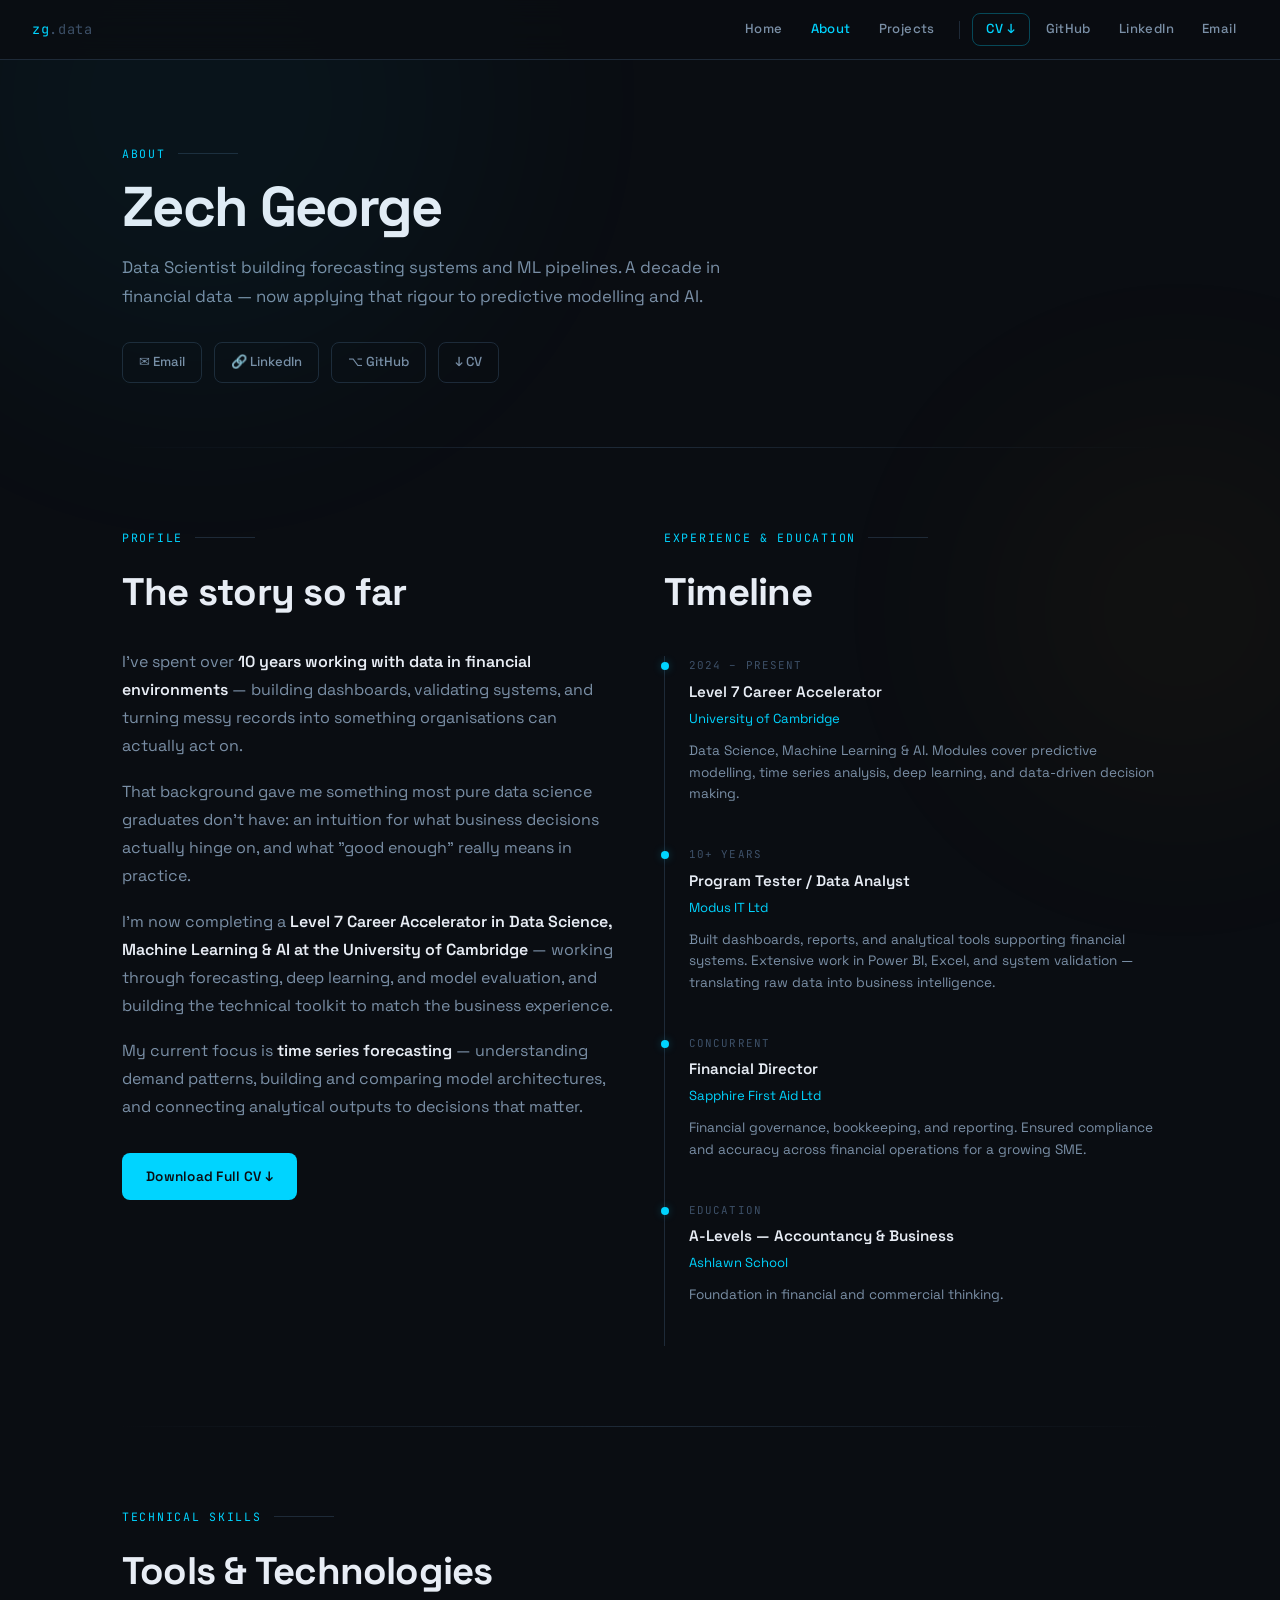
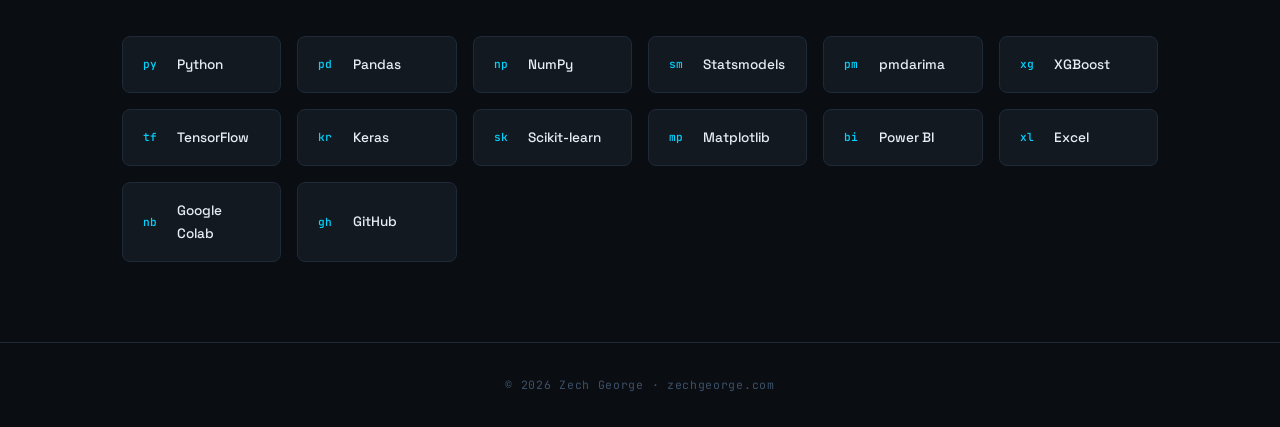
==== commit 425492df: "Fix HTML structure by removing inline styles" ====
--- a/about.html
+++ b/about.html
@@ -26,7 +26,7 @@
     </div>
   </nav>
 
-  <div class="page-wrap" style="position:relative;z-index:1;">
+  <div class="page-wrap">
 
     <!-- Header -->
     <div class="detail-header">
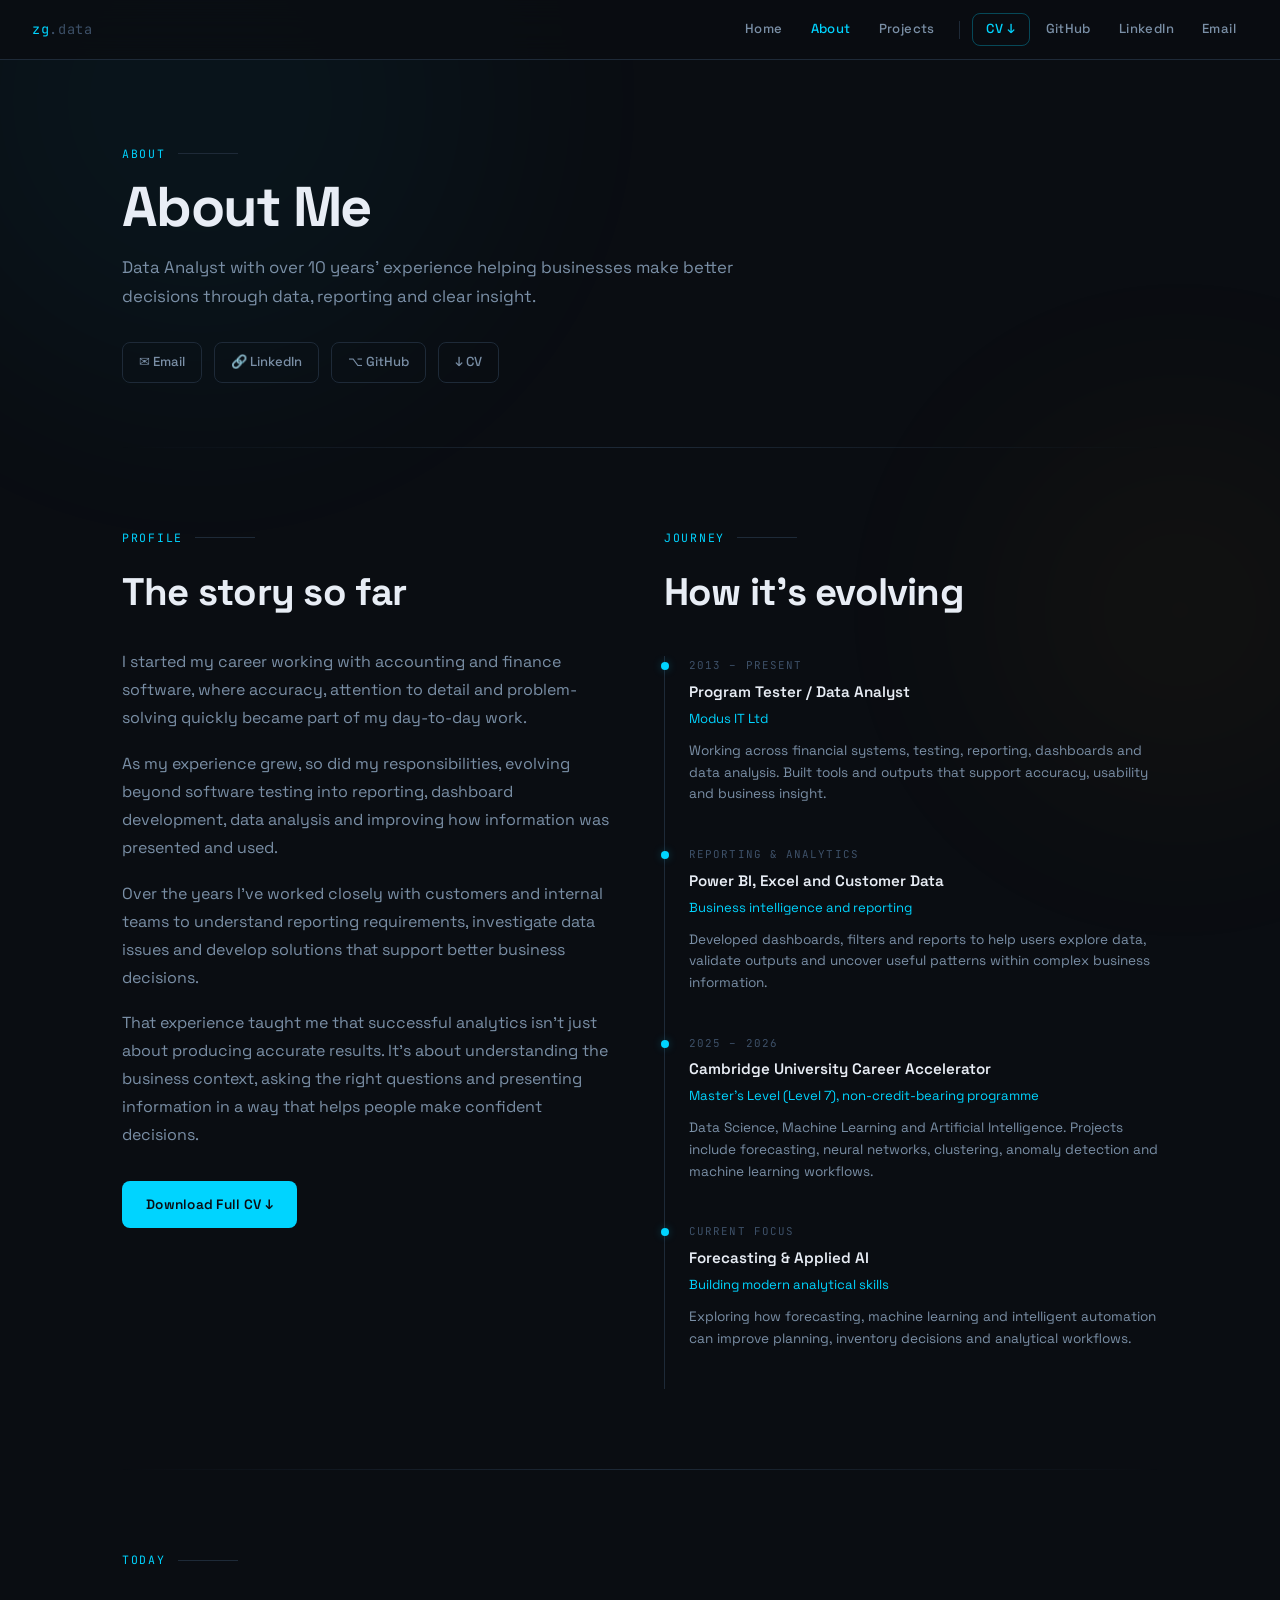
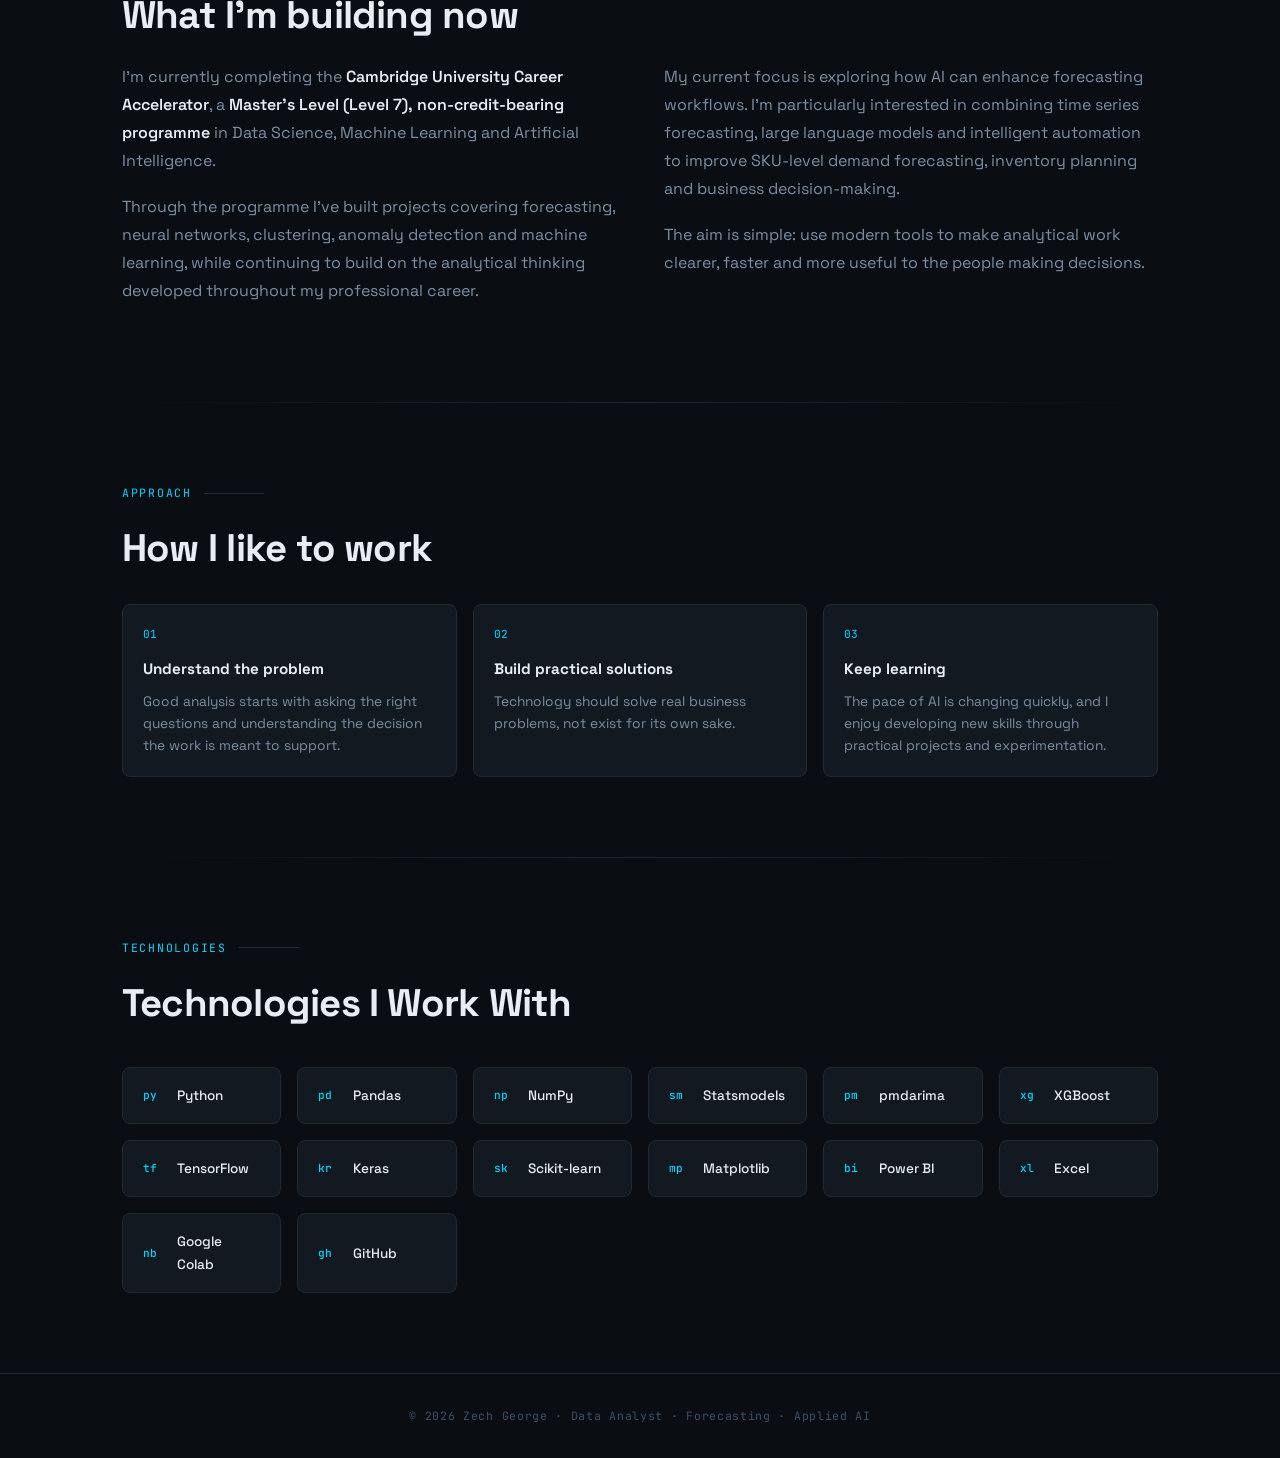
==== commit 3e50926a: "Update about.html" ====
--- a/about.html
+++ b/about.html
@@ -4,7 +4,8 @@
   <meta charset="UTF-8">
   <meta name="viewport" content="width=device-width, initial-scale=1.0">
   <title>About | Zech George</title>
-  <meta name="description" content="Data Scientist with 10+ years in financial systems. Cambridge Level 7 in Data Science, ML & AI.">
+  <meta name="description" content="Data Analyst with 10+ years' experience in business data, financial systems, reporting, forecasting, machine learning and applied AI.">
+  <link rel="icon" type="image/png" href="favicon.png">
   <link rel="stylesheet" href="style.css">
 </head>
 <body>
@@ -26,14 +27,14 @@
     </div>
   </nav>
 
-  <div class="page-wrap">
-
-    <!-- Header -->
+  <div class="page-wrap" style="position:relative;z-index:1;">
+
     <div class="detail-header">
       <div class="section-label">About</div>
-      <h1>Zech George</h1>
+      <h1>About Me</h1>
       <p class="detail-sub">
-        Data Scientist building forecasting systems and ML pipelines. A decade in financial data — now applying that rigour to predictive modelling and AI.
+        Data Analyst with over 10 years' experience helping businesses make better decisions through data,
+        reporting and clear insight.
       </p>
       <div class="social-row">
         <a href="mailto:zech.vincent@gmail.com" class="social-link">✉ Email</a>
@@ -45,7 +46,6 @@
 
     <div class="divider"></div>
 
-    <!-- Bio + Timeline -->
     <section>
       <div class="about-grid">
 
@@ -54,16 +54,19 @@
           <h2 class="section-title" style="margin-bottom:1.5rem;">The story so far</h2>
 
           <p>
-            I've spent over <strong>10 years working with data in financial environments</strong> — building dashboards, validating systems, and turning messy records into something organisations can actually act on.
-          </p>
-          <p>
-            That background gave me something most pure data science graduates don't have: an intuition for what business decisions actually hinge on, and what "good enough" really means in practice.
-          </p>
-          <p>
-            I'm now completing a <strong>Level 7 Career Accelerator in Data Science, Machine Learning & AI at the University of Cambridge</strong> — working through forecasting, deep learning, and model evaluation, and building the technical toolkit to match the business experience.
-          </p>
-          <p>
-            My current focus is <strong>time series forecasting</strong> — understanding demand patterns, building and comparing model architectures, and connecting analytical outputs to decisions that matter.
+            I started my career working with accounting and finance software, where accuracy, attention to detail and problem-solving quickly became part of my day-to-day work.
+          </p>
+
+          <p>
+            As my experience grew, so did my responsibilities, evolving beyond software testing into reporting, dashboard development, data analysis and improving how information was presented and used.
+          </p>
+
+          <p>
+            Over the years I've worked closely with customers and internal teams to understand reporting requirements, investigate data issues and develop solutions that support better business decisions.
+          </p>
+
+          <p>
+            That experience taught me that successful analytics isn't just about producing accurate results. It's about understanding the business context, asking the right questions and presenting information in a way that helps people make confident decisions.
           </p>
 
           <div style="margin-top:2rem;">
@@ -72,48 +75,56 @@
         </div>
 
         <div>
-          <div class="section-label">Experience & Education</div>
-          <h2 class="section-title" style="margin-bottom:2rem;">Timeline</h2>
+          <div class="section-label">Journey</div>
+          <h2 class="section-title" style="margin-bottom:2rem;">How it's evolving</h2>
 
           <div class="timeline">
 
             <div class="timeline-item">
               <div class="timeline-line"></div>
               <div class="timeline-content">
-                <div class="timeline-year">2024 – Present</div>
-                <div class="timeline-role">Level 7 Career Accelerator</div>
-                <div class="timeline-org">University of Cambridge</div>
-                <div class="timeline-desc">Data Science, Machine Learning & AI. Modules cover predictive modelling, time series analysis, deep learning, and data-driven decision making.</div>
-              </div>
-            </div>
-
-            <div class="timeline-item">
-              <div class="timeline-line"></div>
-              <div class="timeline-content">
-                <div class="timeline-year">10+ years</div>
+                <div class="timeline-year">2013 – Present</div>
                 <div class="timeline-role">Program Tester / Data Analyst</div>
                 <div class="timeline-org">Modus IT Ltd</div>
-                <div class="timeline-desc">Built dashboards, reports, and analytical tools supporting financial systems. Extensive work in Power BI, Excel, and system validation — translating raw data into business intelligence.</div>
-              </div>
-            </div>
-
-            <div class="timeline-item">
-              <div class="timeline-line"></div>
-              <div class="timeline-content">
-                <div class="timeline-year">Concurrent</div>
-                <div class="timeline-role">Financial Director</div>
-                <div class="timeline-org">Sapphire First Aid Ltd</div>
-                <div class="timeline-desc">Financial governance, bookkeeping, and reporting. Ensured compliance and accuracy across financial operations for a growing SME.</div>
-              </div>
-            </div>
-
-            <div class="timeline-item">
-              <div class="timeline-line"></div>
-              <div class="timeline-content">
-                <div class="timeline-year">Education</div>
-                <div class="timeline-role">A-Levels — Accountancy & Business</div>
-                <div class="timeline-org">Ashlawn School</div>
-                <div class="timeline-desc">Foundation in financial and commercial thinking.</div>
+                <div class="timeline-desc">
+                  Working across financial systems, testing, reporting, dashboards and data analysis. Built tools and outputs that support accuracy, usability and business insight.
+                </div>
+              </div>
+            </div>
+
+            <div class="timeline-item">
+              <div class="timeline-line"></div>
+              <div class="timeline-content">
+                <div class="timeline-year">Reporting & Analytics</div>
+                <div class="timeline-role">Power BI, Excel and Customer Data</div>
+                <div class="timeline-org">Business intelligence and reporting</div>
+                <div class="timeline-desc">
+                  Developed dashboards, filters and reports to help users explore data, validate outputs and uncover useful patterns within complex business information.
+                </div>
+              </div>
+            </div>
+
+            <div class="timeline-item">
+              <div class="timeline-line"></div>
+              <div class="timeline-content">
+                <div class="timeline-year">2025 – 2026</div>
+                <div class="timeline-role">Cambridge University Career Accelerator</div>
+                <div class="timeline-org">Master's Level (Level 7), non-credit-bearing programme</div>
+                <div class="timeline-desc">
+                  Data Science, Machine Learning and Artificial Intelligence. Projects include forecasting, neural networks, clustering, anomaly detection and machine learning workflows.
+                </div>
+              </div>
+            </div>
+
+            <div class="timeline-item">
+              <div class="timeline-line"></div>
+              <div class="timeline-content">
+                <div class="timeline-year">Current Focus</div>
+                <div class="timeline-role">Forecasting & Applied AI</div>
+                <div class="timeline-org">Building modern analytical skills</div>
+                <div class="timeline-desc">
+                  Exploring how forecasting, machine learning and intelligent automation can improve planning, inventory decisions and analytical workflows.
+                </div>
               </div>
             </div>
 
@@ -125,10 +136,71 @@
 
     <div class="divider"></div>
 
-    <!-- Skills -->
-    <section>
-      <div class="section-label">Technical Skills</div>
-      <h2 class="section-title" style="margin-bottom:2rem;">Tools & Technologies</h2>
+    <section>
+      <div class="section-label">Today</div>
+      <h2 class="section-title">What I'm building now</h2>
+
+      <div class="about-grid">
+        <div class="bio-block">
+          <p>
+            I'm currently completing the <strong>Cambridge University Career Accelerator</strong>, a <strong>Master's Level (Level 7), non-credit-bearing programme</strong> in Data Science, Machine Learning and Artificial Intelligence.
+          </p>
+
+          <p>
+            Through the programme I've built projects covering forecasting, neural networks, clustering, anomaly detection and machine learning, while continuing to build on the analytical thinking developed throughout my professional career.
+          </p>
+        </div>
+
+        <div class="bio-block">
+          <p>
+            My current focus is exploring how AI can enhance forecasting workflows. I'm particularly interested in combining time series forecasting, large language models and intelligent automation to improve SKU-level demand forecasting, inventory planning and business decision-making.
+          </p>
+
+          <p>
+            The aim is simple: use modern tools to make analytical work clearer, faster and more useful to the people making decisions.
+          </p>
+        </div>
+      </div>
+    </section>
+
+    <div class="divider"></div>
+
+    <section>
+      <div class="section-label">Approach</div>
+      <h2 class="section-title">How I like to work</h2>
+
+      <div class="insight-grid">
+        <div class="insight-card">
+          <span class="insight-number">01</span>
+          <h3>Understand the problem</h3>
+          <p>
+            Good analysis starts with asking the right questions and understanding the decision the work is meant to support.
+          </p>
+        </div>
+
+        <div class="insight-card">
+          <span class="insight-number">02</span>
+          <h3>Build practical solutions</h3>
+          <p>
+            Technology should solve real business problems, not exist for its own sake.
+          </p>
+        </div>
+
+        <div class="insight-card">
+          <span class="insight-number">03</span>
+          <h3>Keep learning</h3>
+          <p>
+            The pace of AI is changing quickly, and I enjoy developing new skills through practical projects and experimentation.
+          </p>
+        </div>
+      </div>
+    </section>
+
+    <div class="divider"></div>
+
+    <section>
+      <div class="section-label">Technologies</div>
+      <h2 class="section-title" style="margin-bottom:2rem;">Technologies I Work With</h2>
       <div class="tools-grid">
         <div class="tool-item"><span class="tool-icon">py</span> Python</div>
         <div class="tool-item"><span class="tool-icon">pd</span> Pandas</div>
@@ -150,7 +222,7 @@
   </div>
 
   <footer>
-    <p>© 2026 <a href="index.html">Zech George</a> · zechgeorge.com</p>
+    <p>© 2026 <a href="index.html">Zech George</a> · Data Analyst · Forecasting · Applied AI</p>
   </footer>
 
 </body>
--- a/style.css
+++ b/style.css
@@ -685,3 +685,123 @@
     display: none;
   }
 }
+
+/* ── Case study chart/image blocks ───────────────────────── */
+.case-hero-visual {
+  padding: 0 0 5rem;
+}
+
+.chart-card {
+  background: var(--bg-card);
+  border: 1px solid var(--border);
+  border-radius: var(--radius-lg);
+  overflow: hidden;
+  box-shadow: 0 16px 48px rgba(0,0,0,0.22);
+}
+
+.chart-card-header {
+  display: flex;
+  justify-content: space-between;
+  gap: 1.5rem;
+  align-items: flex-start;
+  padding: 1.35rem 1.5rem;
+  border-bottom: 1px solid var(--border);
+  background: var(--bg-elevated);
+}
+
+.chart-card-header h2 {
+  font-size: 1rem;
+  line-height: 1.3;
+  margin-top: 0.25rem;
+  letter-spacing: -0.01em;
+}
+
+.chart-badge {
+  font-family: var(--font-mono);
+  font-size: 0.68rem;
+  color: var(--cyan);
+  border: 1px solid rgba(0,212,255,0.28);
+  background: var(--cyan-dim);
+  border-radius: 999px;
+  padding: 0.35rem 0.7rem;
+  white-space: nowrap;
+}
+
+.chart-card img {
+  display: block;
+  width: 100%;
+  height: auto;
+  background: #ffffff;
+}
+
+.insight-grid {
+  display: grid;
+  grid-template-columns: repeat(3, 1fr);
+  gap: 1rem;
+  margin-top: 1.5rem;
+}
+
+.insight-card {
+  background: var(--bg-card);
+  border: 1px solid var(--border);
+  border-radius: var(--radius);
+  padding: 1.25rem;
+}
+
+.insight-number {
+  font-family: var(--font-mono);
+  font-size: 0.7rem;
+  color: var(--cyan);
+  display: block;
+  margin-bottom: 0.75rem;
+}
+
+.insight-card h3 {
+  font-size: 0.95rem;
+  margin-bottom: 0.5rem;
+}
+
+.insight-card p {
+  color: var(--text-secondary);
+  font-size: 0.86rem;
+  line-height: 1.6;
+}
+
+.case-split {
+  display: grid;
+  grid-template-columns: 0.8fr 1.2fr;
+  gap: 2rem;
+  align-items: center;
+}
+
+.compact-stats {
+  grid-template-columns: repeat(2, 1fr);
+  margin-top: 1.5rem;
+}
+
+/* ── Better table handling on small screens ──────────────── */
+.model-comparison {
+  overflow-x: auto;
+}
+
+/* ── Responsive case study additions ─────────────────────── */
+@media (max-width: 850px) {
+  .case-split,
+  .insight-grid {
+    grid-template-columns: 1fr;
+  }
+
+  .chart-card-header {
+    flex-direction: column;
+  }
+}
+
+@media (max-width: 520px) {
+  .compact-stats {
+    grid-template-columns: 1fr;
+  }
+
+  .chart-badge {
+    white-space: normal;
+  }
+}
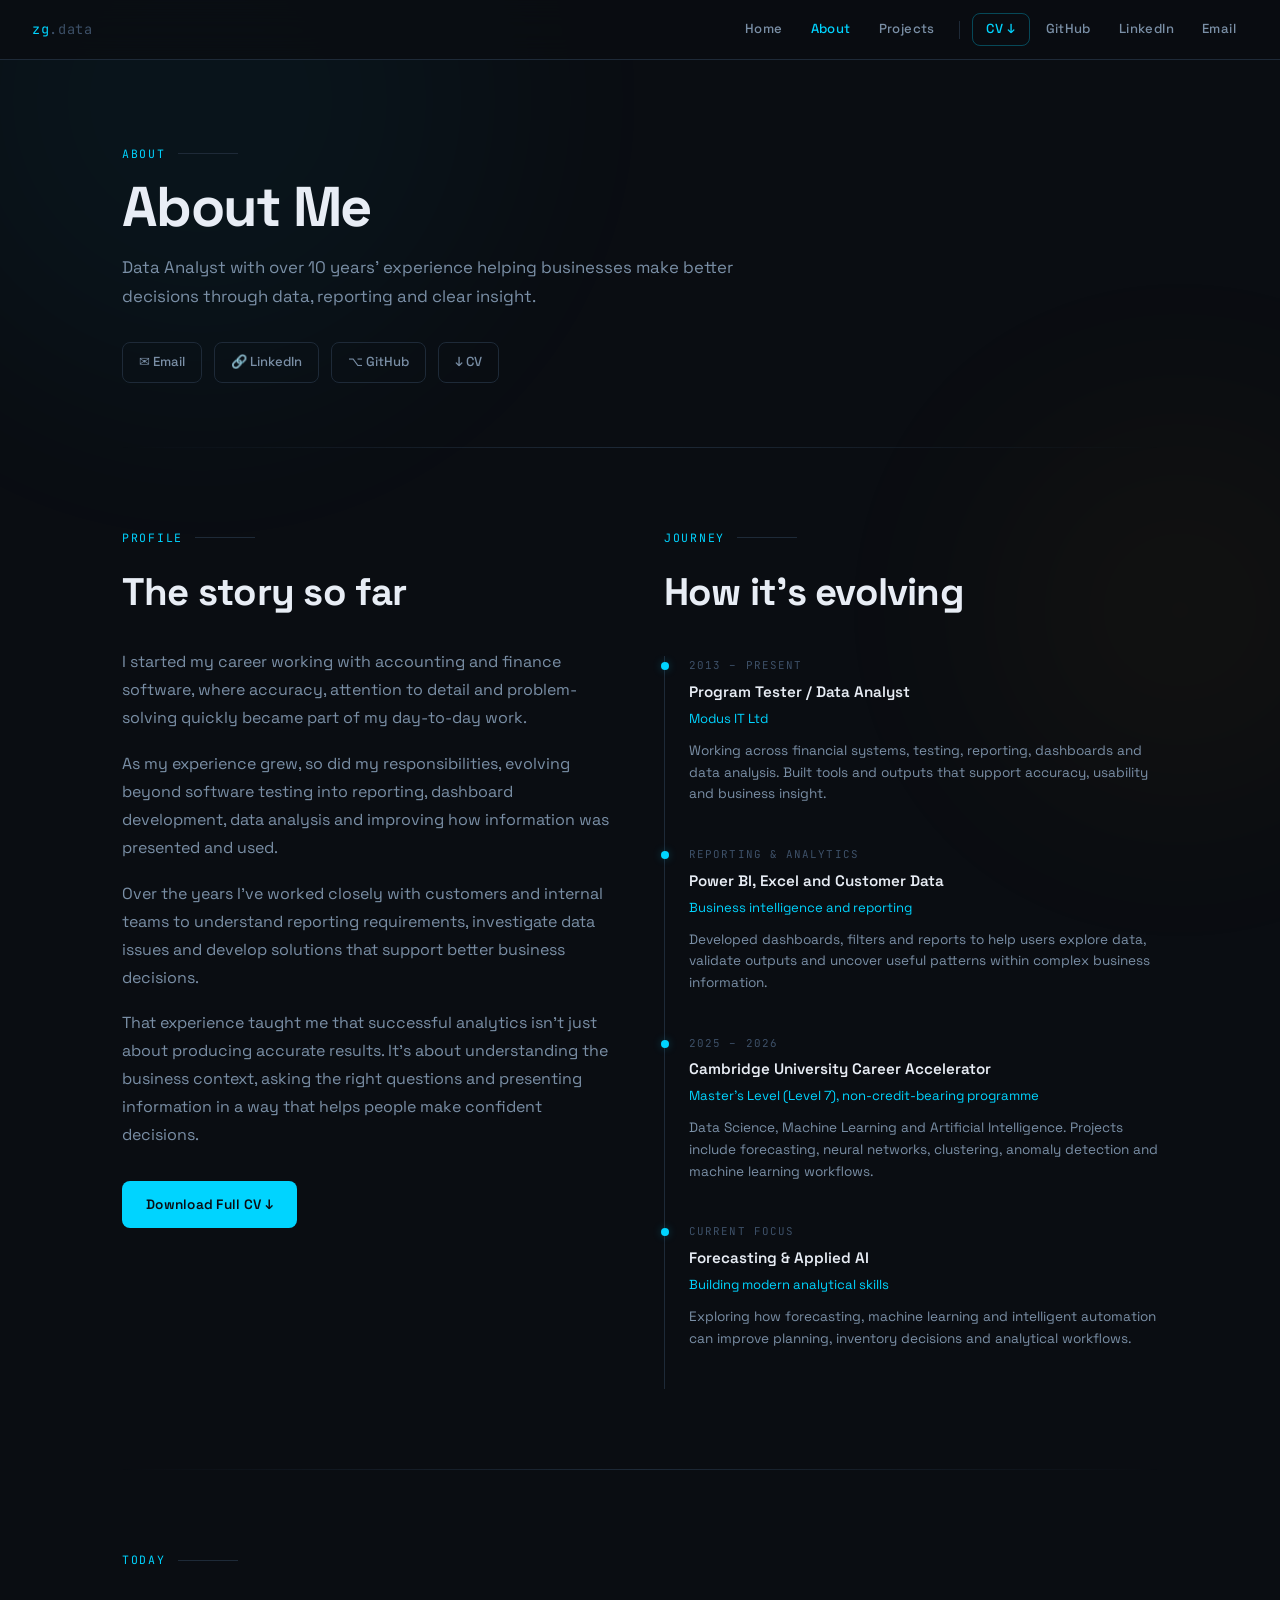
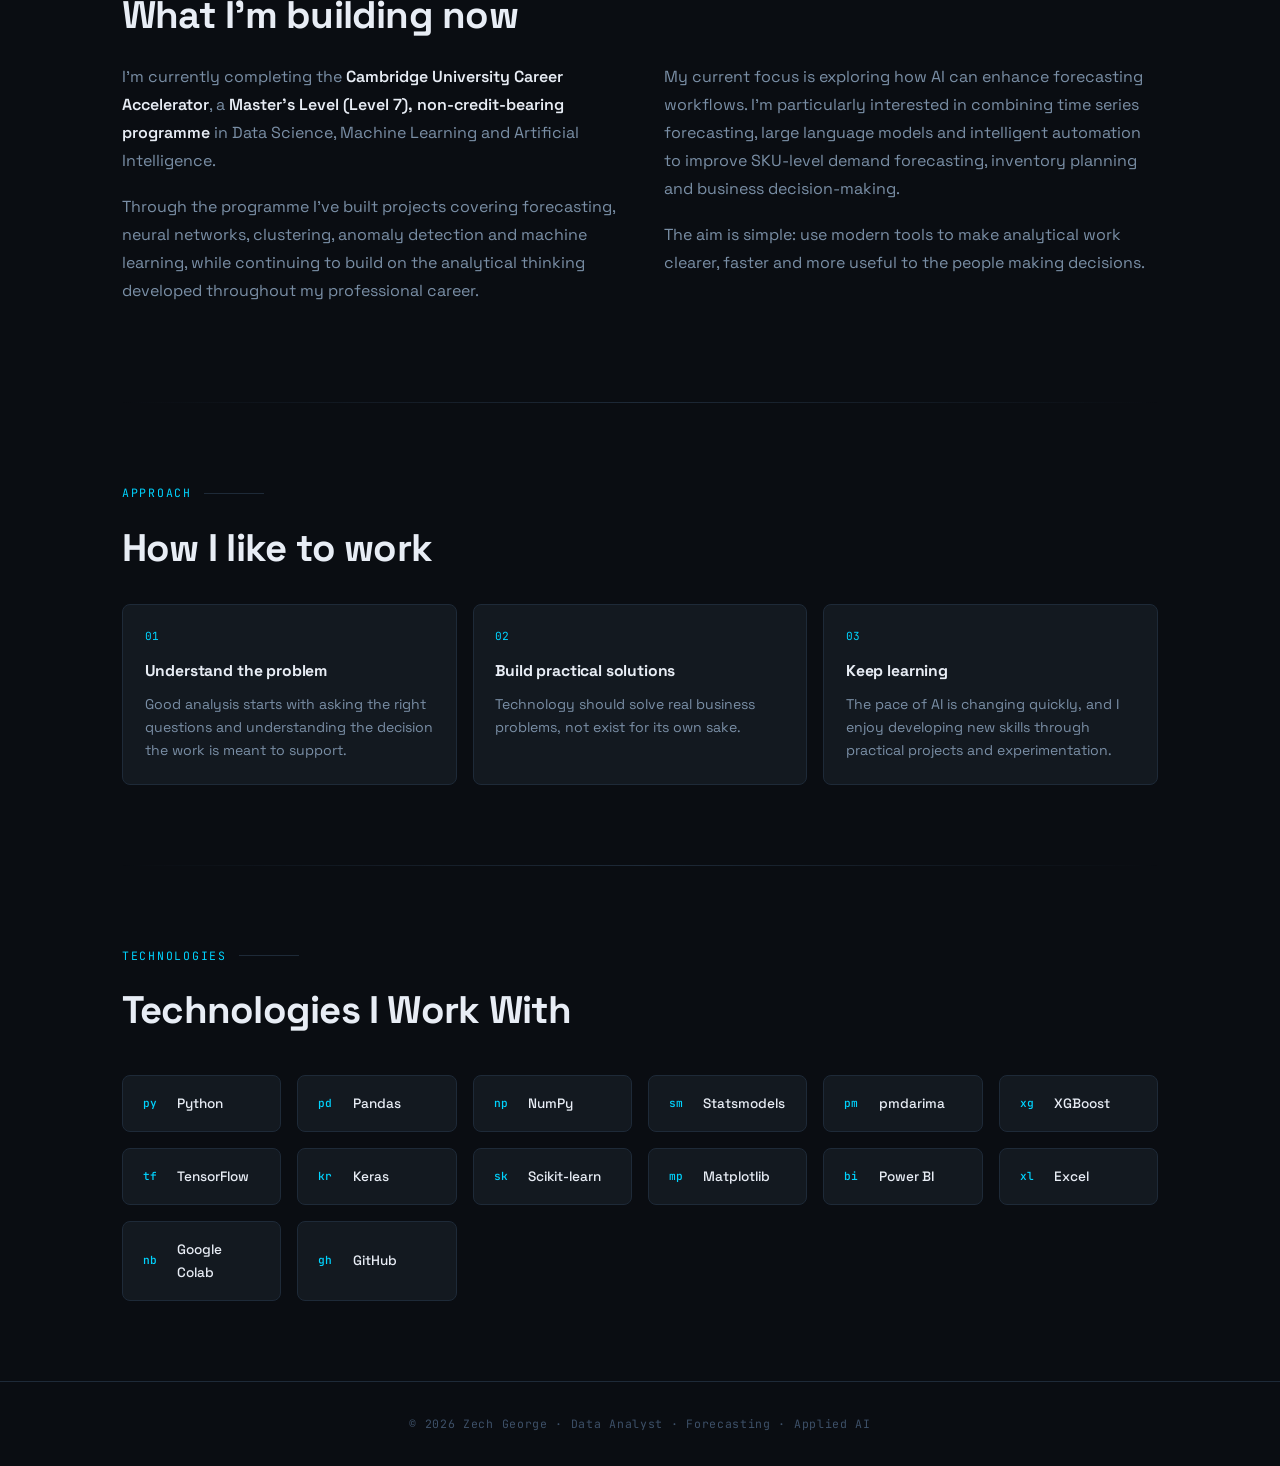
==== commit 792273be: "Update about.html" ====
--- a/about.html
+++ b/about.html
@@ -21,7 +21,7 @@
       <a href="projects.html">Projects</a>
       <div class="nav-divider"></div>
       <a href="Zech_George_CV.pdf" download class="nav-cta">CV ↓</a>
-      <a href="https://github.com/zechvincent-lab" target="_blank">GitHub</a>
+      <a href="https://github.com/zechvincent-lab/Projects" target="_blank">GitHub</a>
       <a href="https://www.linkedin.com/in/zech-george/" target="_blank">LinkedIn</a>
       <a href="mailto:zech.vincent@gmail.com">Email</a>
     </div>
--- a/style.css
+++ b/style.css
@@ -686,6 +686,10 @@
   }
 }
 
+/* ============================================================
+   FINAL POLISH — CASE STUDY, HOMEPAGE CARDS & RESPONSIVE FIXES
+   ============================================================ */
+
 /* ── Case study chart/image blocks ───────────────────────── */
 .case-hero-visual {
   padding: 0 0 5rem;
@@ -697,6 +701,13 @@
   border-radius: var(--radius-lg);
   overflow: hidden;
   box-shadow: 0 16px 48px rgba(0,0,0,0.22);
+  transition: border-color var(--transition), transform var(--transition), box-shadow var(--transition);
+}
+
+.chart-card:hover {
+  border-color: var(--border-light);
+  transform: translateY(-2px);
+  box-shadow: 0 20px 56px rgba(0,0,0,0.32);
 }
 
 .chart-card-header {
@@ -734,6 +745,7 @@
   background: #ffffff;
 }
 
+/* ── Insight / approach cards ────────────────────────────── */
 .insight-grid {
   display: grid;
   grid-template-columns: repeat(3, 1fr);
@@ -745,7 +757,14 @@
   background: var(--bg-card);
   border: 1px solid var(--border);
   border-radius: var(--radius);
-  padding: 1.25rem;
+  padding: 1.35rem;
+  transition: border-color var(--transition), background var(--transition), transform var(--transition);
+}
+
+.insight-card:hover {
+  border-color: var(--border-light);
+  background: var(--bg-card-hover);
+  transform: translateY(-2px);
 }
 
 .insight-number {
@@ -757,16 +776,18 @@
 }
 
 .insight-card h3 {
-  font-size: 0.95rem;
+  font-size: 0.98rem;
   margin-bottom: 0.5rem;
+  letter-spacing: -0.01em;
 }
 
 .insight-card p {
   color: var(--text-secondary);
-  font-size: 0.86rem;
-  line-height: 1.6;
-}
-
+  font-size: 0.88rem;
+  line-height: 1.65;
+}
+
+/* ── Project/case study split layout ─────────────────────── */
 .case-split {
   display: grid;
   grid-template-columns: 0.8fr 1.2fr;
@@ -779,29 +800,128 @@
   margin-top: 1.5rem;
 }
 
-/* ── Better table handling on small screens ──────────────── */
+/* ── Better table handling ───────────────────────────────── */
 .model-comparison {
   overflow-x: auto;
 }
 
-/* ── Responsive case study additions ─────────────────────── */
-@media (max-width: 850px) {
+.model-comparison table {
+  min-width: 680px;
+}
+
+/* ── Link focus states for accessibility ─────────────────── */
+a:focus-visible,
+button:focus-visible {
+  outline: 2px solid var(--cyan);
+  outline-offset: 3px;
+}
+
+/* ── Footer polish ───────────────────────────────────────── */
+footer p {
+  margin: 0;
+}
+
+/* ── Responsive final polish ─────────────────────────────── */
+@media (max-width: 900px) {
+  .about-grid,
   .case-split,
   .insight-grid {
     grid-template-columns: 1fr;
   }
 
+  .section-desc,
+  .detail-sub,
+  .hero-sub {
+    max-width: 100%;
+  }
+}
+
+@media (max-width: 768px) {
+  .top-nav {
+    height: auto;
+    min-height: 60px;
+    padding: 0.75rem 1rem;
+    align-items: flex-start;
+    gap: 0.75rem;
+  }
+
+  .nav-links {
+    flex-wrap: wrap;
+    justify-content: flex-end;
+    row-gap: 0.35rem;
+  }
+
+  .nav-links a {
+    font-size: 0.78rem;
+    padding: 0.3rem 0.55rem;
+  }
+
+  .nav-divider {
+    display: none;
+  }
+
+  section {
+    padding: 4rem 0;
+  }
+
+  .hero {
+    min-height: auto;
+    padding-top: 8rem;
+  }
+
+  .hero h1 {
+    font-size: clamp(2.6rem, 12vw, 4rem);
+  }
+
+  .detail-header {
+    padding: 8rem 0 3rem;
+  }
+
   .chart-card-header {
     flex-direction: column;
   }
+
+  .detail-stat-row {
+    grid-template-columns: 1fr 1fr;
+  }
 }
 
 @media (max-width: 520px) {
-  .compact-stats {
+  .page-wrap {
+    padding: 0 1rem;
+  }
+
+  .hero-actions,
+  .social-row {
+    flex-direction: column;
+    align-items: stretch;
+  }
+
+  .btn-primary,
+  .btn-ghost,
+  .social-link {
+    justify-content: center;
+  }
+
+  .detail-stat-row,
+  .compact-stats,
+  .tools-grid {
     grid-template-columns: 1fr;
   }
 
   .chart-badge {
     white-space: normal;
   }
-}
+
+  .model-comparison {
+    margin-left: -1rem;
+    margin-right: -1rem;
+    border-radius: 0;
+  }
+}
+
+@media (max-width: 480px) {
+  .nav-links a:not(.nav-cta):not([href="index.html"]):not([href="about.html"]):not([href="projects.html"]) {
+    display: none;
+  }
+}
